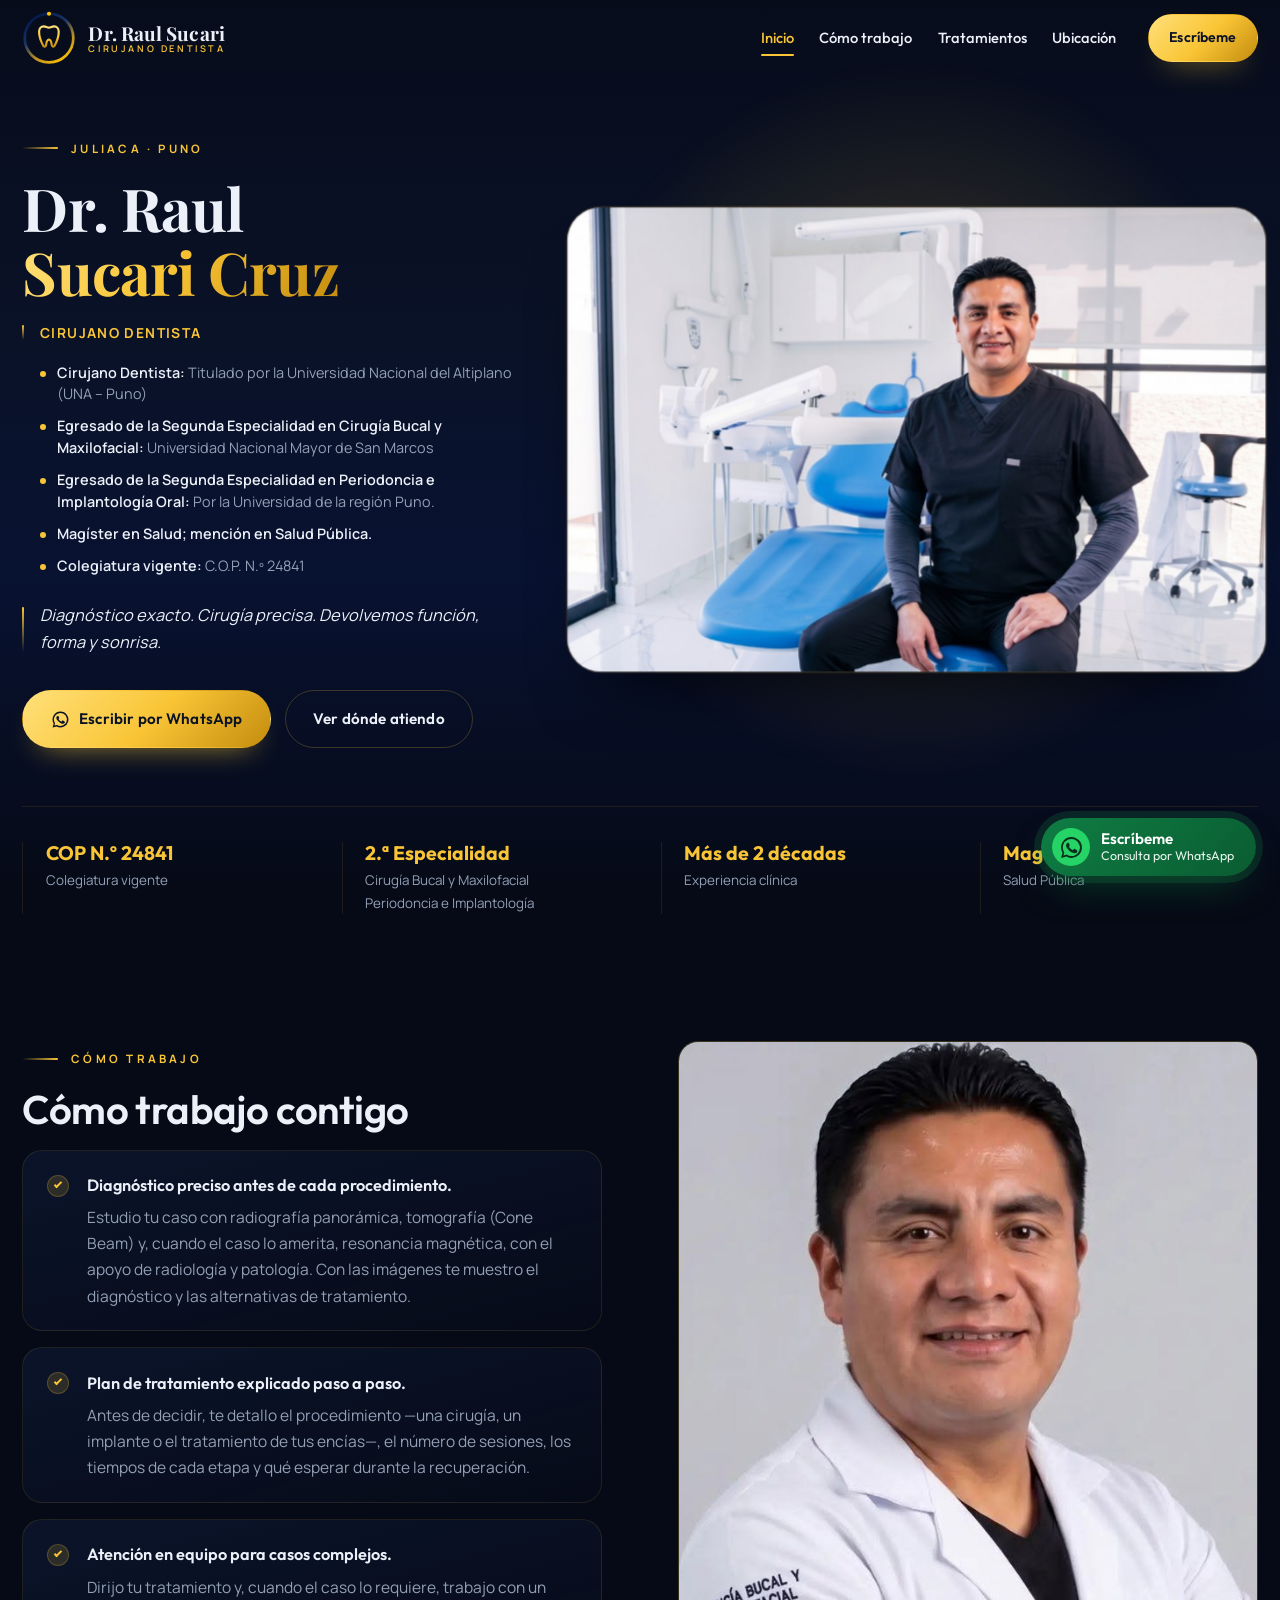
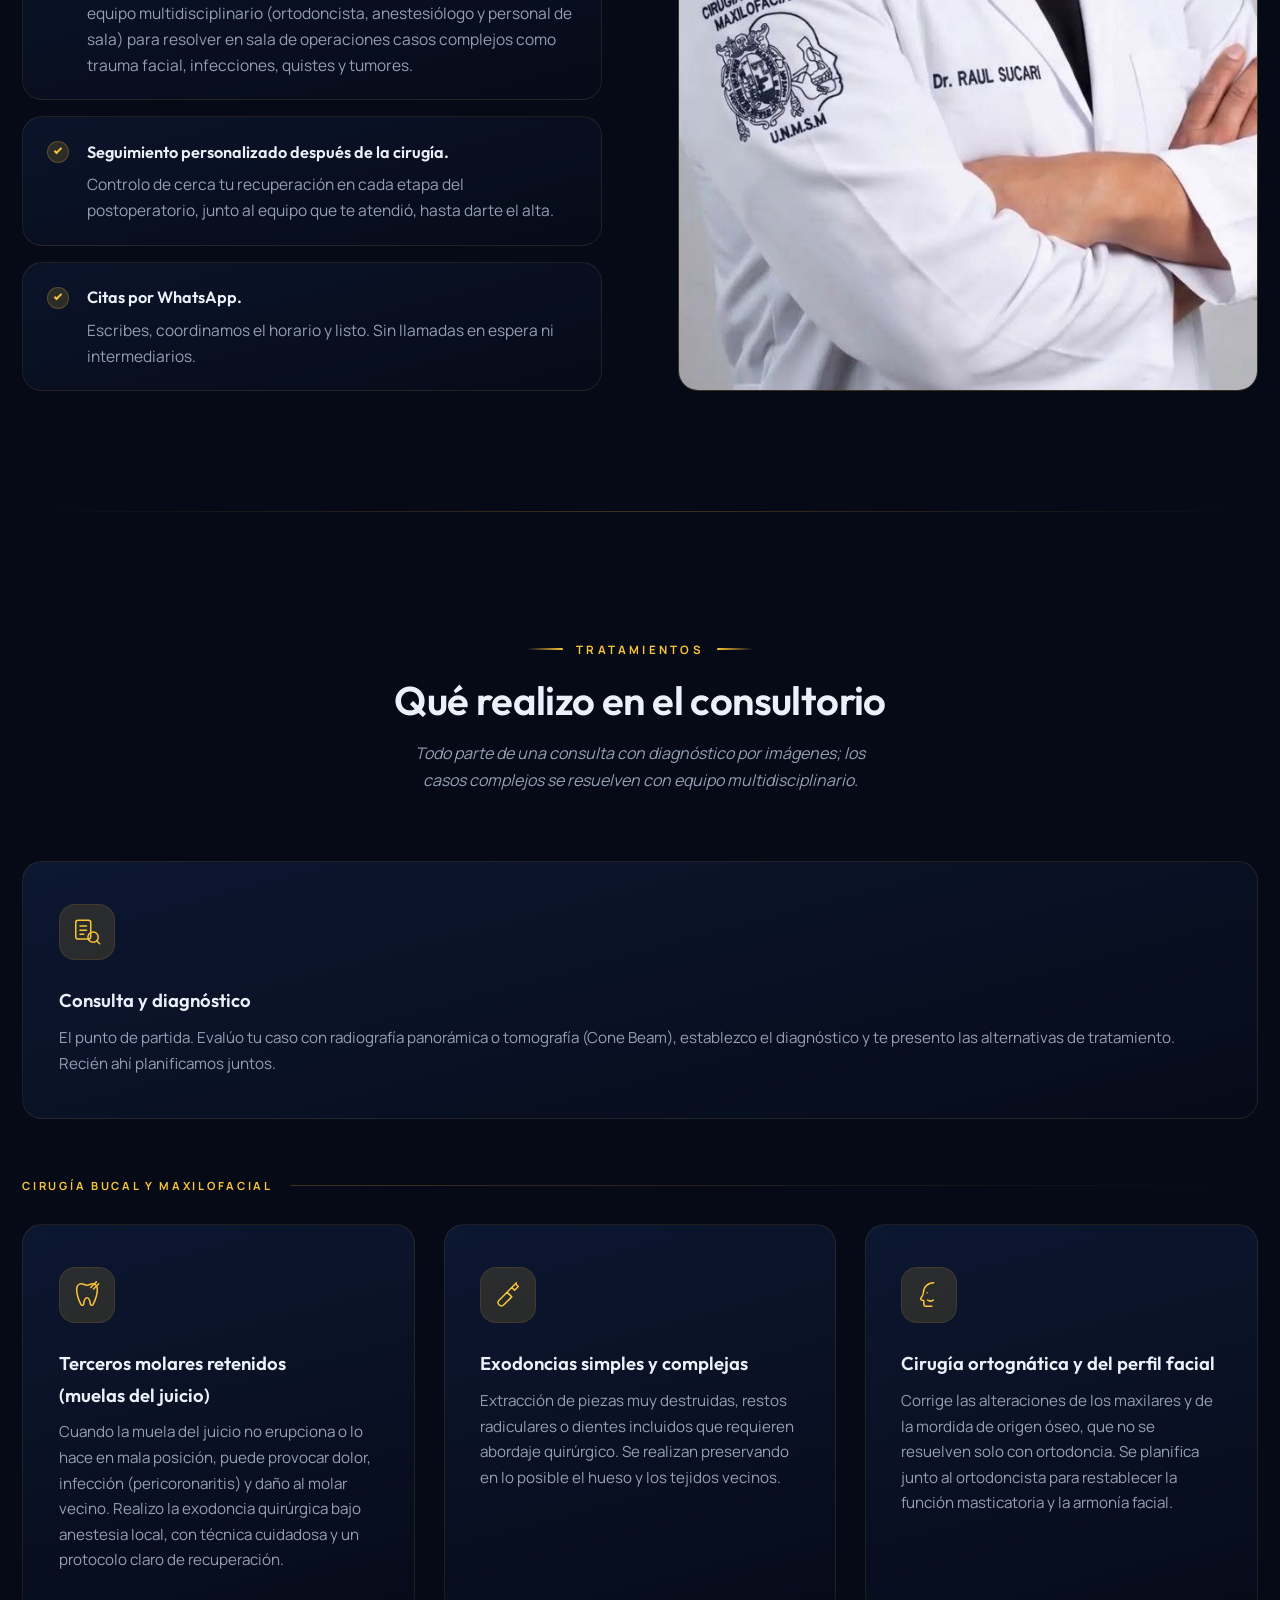
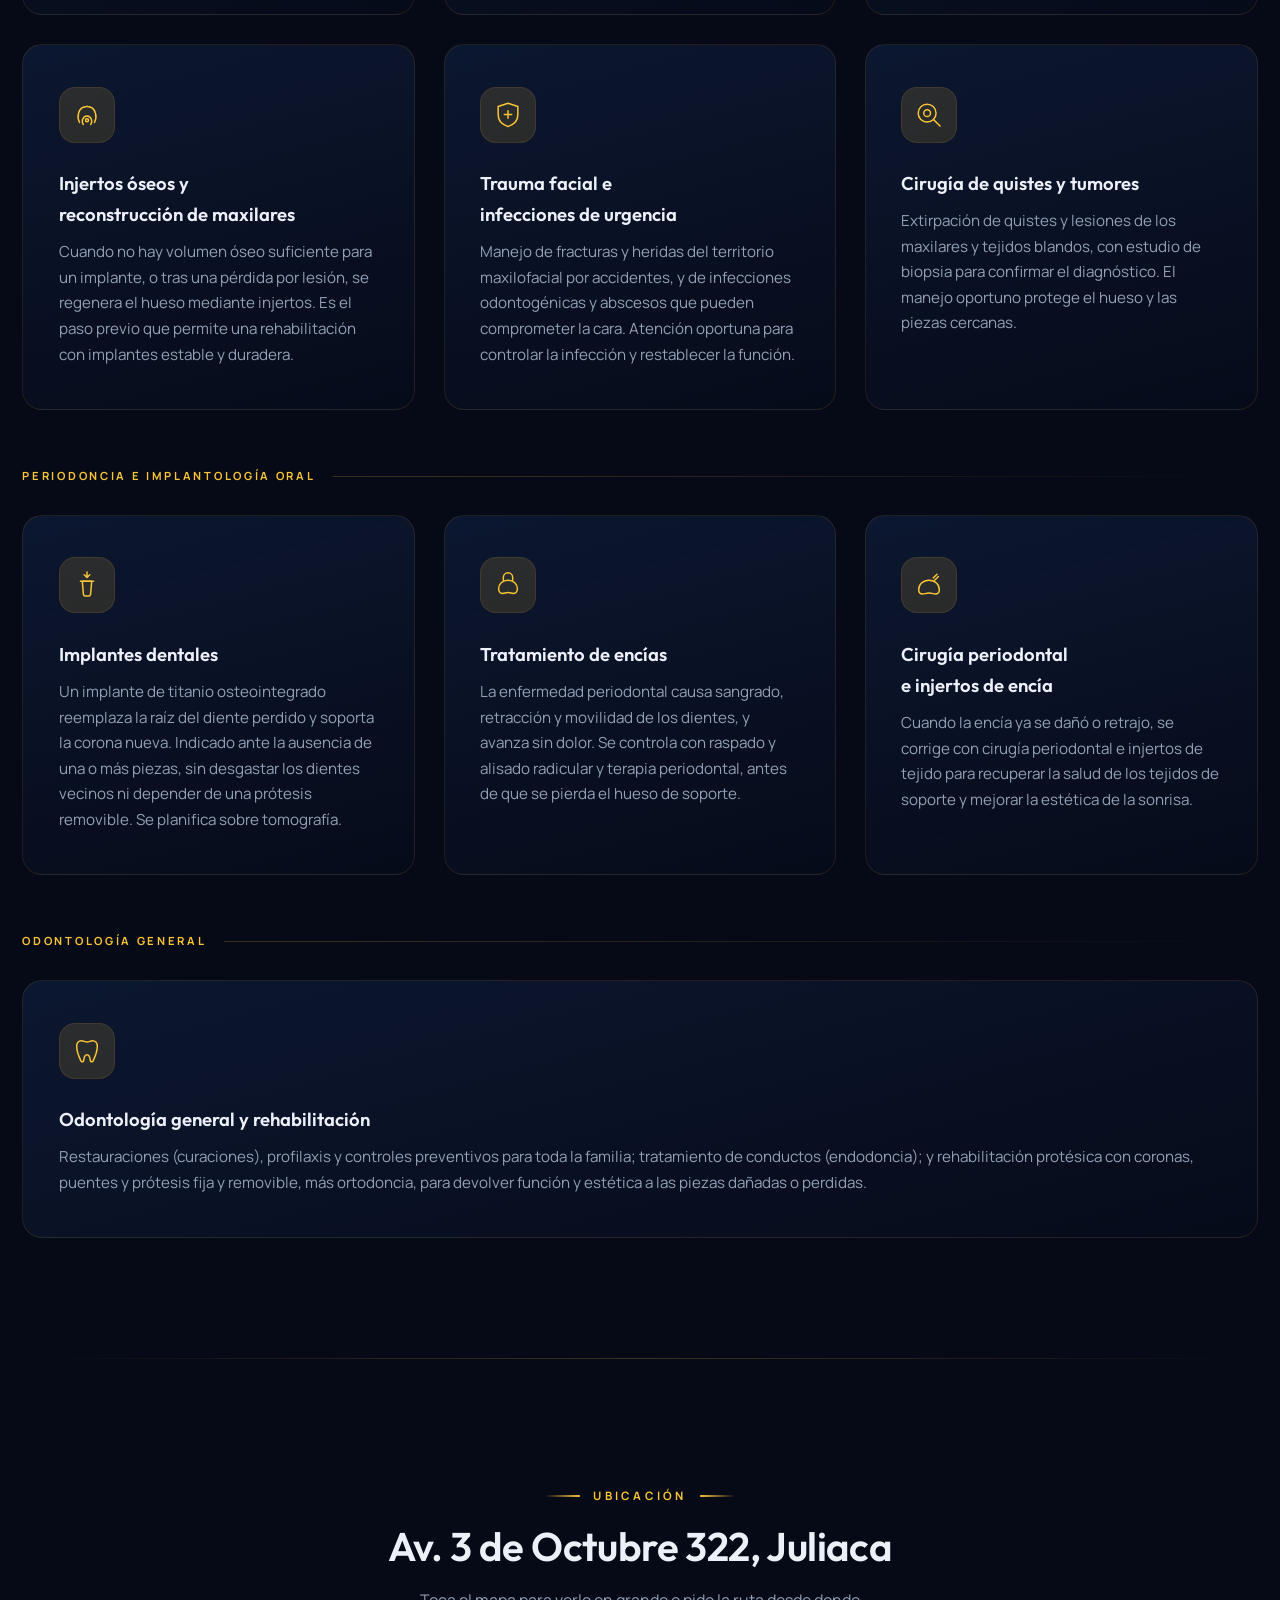
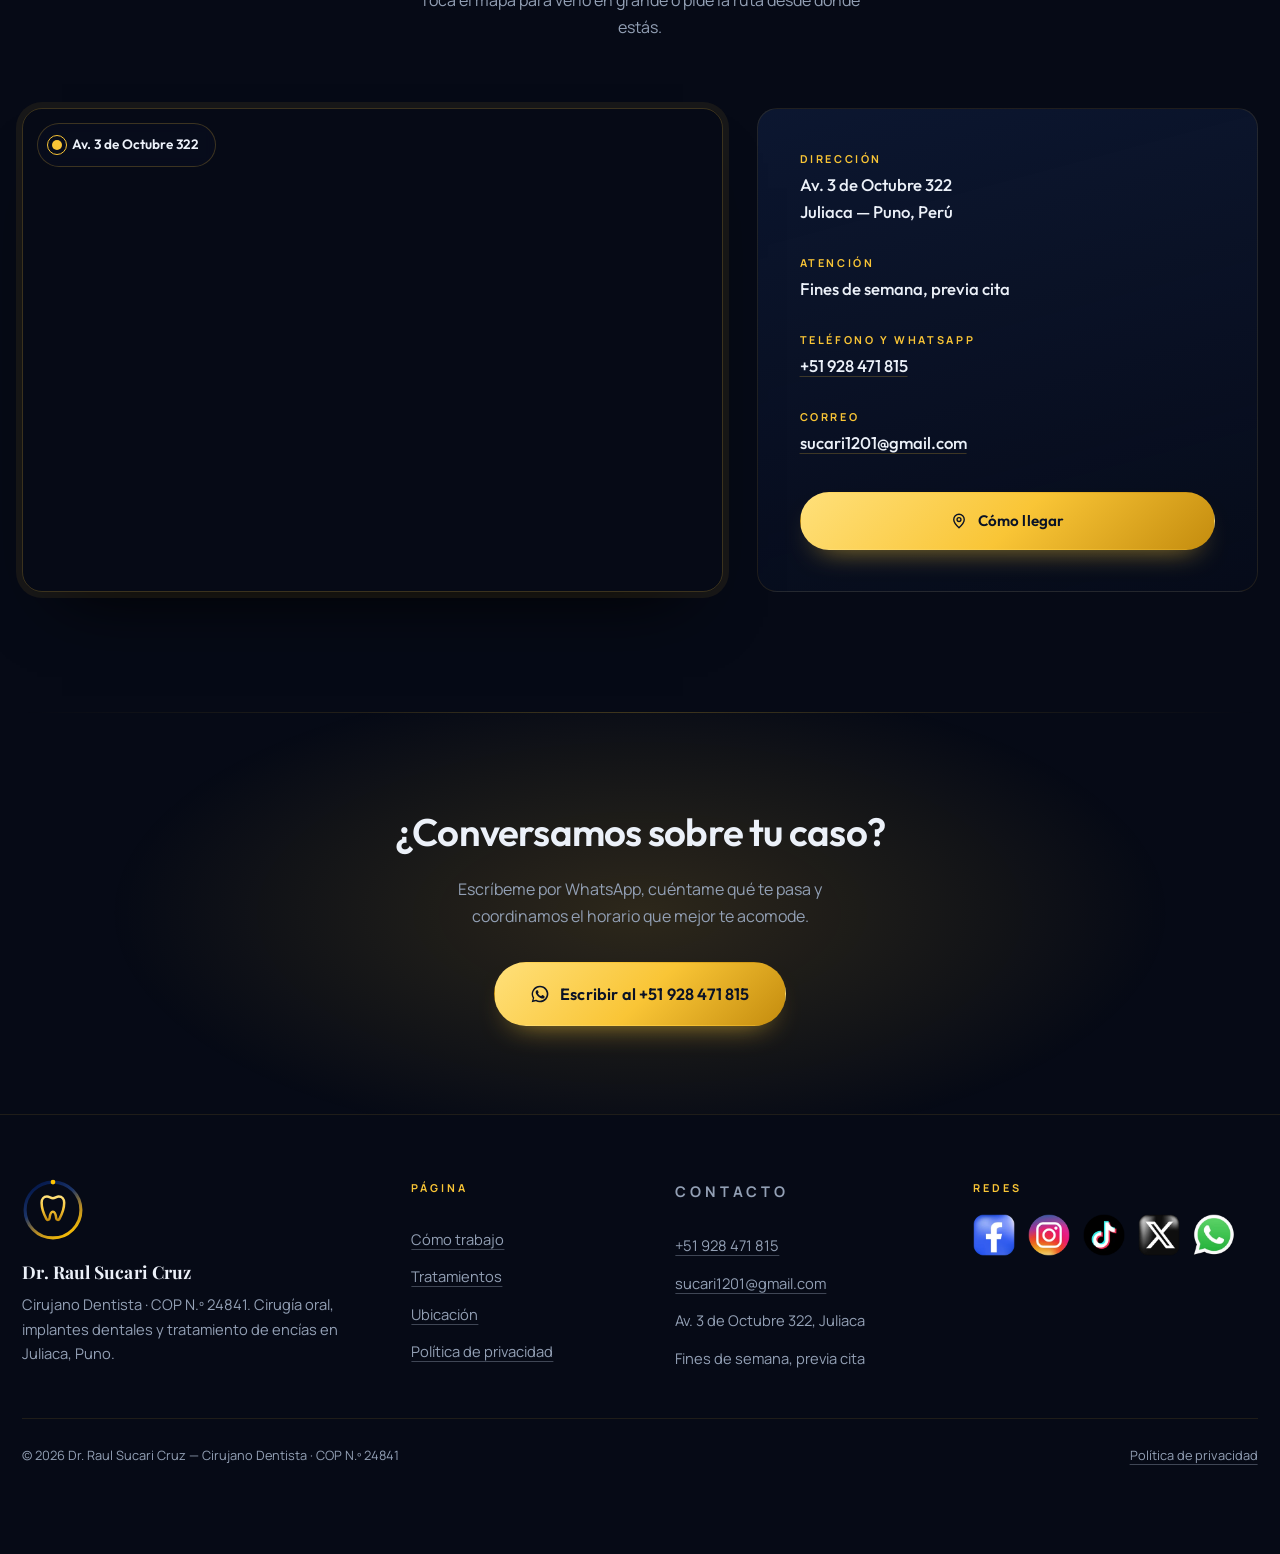
==== index.html @ 82597b32 "Arregla la franja blanca de las barras del navegador en movil En iOS Safari tine la barra de direcci" ====
<!DOCTYPE html>
<html lang="es">
<head>
  <meta charset="UTF-8">
  <meta name="viewport" content="width=device-width, initial-scale=1.0">
  <title>Dr. Raul Sucari Cruz — Cirujano Dentista en Juliaca</title>
  <meta name="description" content="Cirujano Dentista en Juliaca. Implantes dentales, cirugía oral y extracción de terceras molares. COP N.º 24841. Escríbeme por WhatsApp.">
  <meta name="theme-color" content="#070C1B">
  <meta name="author" content="Dr. Raul Sucari Cruz">

  <!-- Absolutas solo aquí: las etiquetas sociales y el canonical las exige
       el protocolo. Si cambia el dominio, se actualizan estas cuatro líneas
       más sitemap.xml y robots.txt. El resto del sitio va en rutas relativas. -->
  <link rel="canonical" href="https://drogueriasuker-glitch.github.io/Raul-Sucari/">
  <meta property="og:type" content="profile">
  <meta property="og:title" content="Dr. Raul Sucari Cruz — Cirujano Dentista en Juliaca">
  <meta property="og:description" content="Implantes dentales, cirugía oral y extracción de terceras molares en Juliaca, Puno. COP N.º 24841. Citas por WhatsApp.">
  <meta property="og:image" content="https://drogueriasuker-glitch.github.io/Raul-Sucari/assets/doctor.jpg">
  <meta property="og:url" content="https://drogueriasuker-glitch.github.io/Raul-Sucari/">
  <meta property="og:site_name" content="Dr. Raul Sucari Cruz">
  <meta property="og:locale" content="es_PE">
  <meta name="twitter:card" content="summary_large_image">
  <meta name="twitter:title" content="Dr. Raul Sucari Cruz — Cirujano Dentista en Juliaca">
  <meta name="twitter:description" content="Implantes dentales, cirugía oral y extracción de terceras molares en Juliaca, Puno. COP N.º 24841.">
  <meta name="twitter:image" content="https://drogueriasuker-glitch.github.io/Raul-Sucari/assets/doctor.jpg">

  <link rel="icon" type="image/svg+xml" href="assets/favicon.svg">
  <link rel="preconnect" href="https://fonts.googleapis.com">
  <link rel="preconnect" href="https://fonts.gstatic.com" crossorigin>
  <!-- Precarga la imagen del hero (la que manda en el LCP). Si se cambia
       cuál va arriba, hay que cambiar también esta línea. -->
  <link rel="preload" as="image" href="assets/consultorio.jpg" fetchpriority="high">
  <link href="https://fonts.googleapis.com/css2?family=Playfair+Display:wght@500..700&family=Outfit:wght@400..700&family=Manrope:wght@400..700&display=swap" rel="stylesheet">
  <link rel="stylesheet" href="css/styles.css">
</head>
<body>

  <a href="#contenido" class="skip">Ir al contenido</a>

  <!-- ==================== HEADER ==================== -->
  <header class="header" id="header">
    <div class="container header__inner">

      <a href="#inicio" class="brand" aria-label="Dr. Raul Sucari Cruz, inicio">
        <img class="brand__logo" src="assets/marca.svg" alt="" width="54" height="54">
        <span class="brand__text">
          <span class="brand__name">Dr. Raul Sucari</span>
          <span class="brand__tag">Cirujano Dentista</span>
        </span>
      </a>

      <nav class="nav" id="nav" aria-label="Navegación principal">
        <a href="#inicio" class="nav__link">Inicio</a>
        <a href="#como-trabajo" class="nav__link">Cómo trabajo</a>
        <a href="#tratamientos" class="nav__link">Tratamientos</a>
        <a href="#ubicacion" class="nav__link">Ubicación</a>
        <a href="https://wa.me/51928471815?text=Hola%20doctor%2C%20vi%20su%20p%C3%A1gina%20web%20y%20quisiera%20consultarle"
           target="_blank" rel="noopener" class="btn btn--gold btn--sm nav__cta">Escríbeme</a>
      </nav>

      <button class="burger" id="burger" aria-label="Abrir menú" aria-expanded="false" aria-controls="nav">
        <span></span><span></span><span></span>
      </button>

    </div>
  </header>

  <main id="contenido">

  <!-- ==================== HERO ==================== -->
  <section class="hero" id="inicio">
    <div class="container hero__inner">

      <div class="hero__content">
        <p class="eyebrow reveal">Juliaca · Puno</p>

        <h1 class="hero__title reveal">Dr. Raul<br><span>Sucari Cruz</span></h1>

        <p class="hero__credential reveal">Cirujano Dentista</p>

        <!-- Ojo con la redacción de las dos especialidades: mientras no haya
             inscripción en el RNE, la única fórmula permitida es "Egresado de
             la Segunda Especialidad en…", nunca "Especialista en…" (R1). -->
        <ul class="hero__formacion reveal">
          <li><strong>Cirujano Dentista:</strong> Titulado por la Universidad Nacional del Altiplano (UNA – Puno)</li>
          <li><strong>Egresado de la Segunda Especialidad en Cirugía Bucal y Maxilofacial:</strong> Universidad Nacional Mayor de San Marcos</li>
          <li><strong>Egresado de la Segunda Especialidad en Periodoncia e Implantología Oral:</strong> Por la Universidad de la región Puno.</li>
          <li><strong>Magíster en Salud; mención en Salud Pública.</strong></li>
          <li><strong>Colegiatura vigente:</strong> C.O.P. N.º 24841</li>
        </ul>

        <p class="hero__lema reveal">
          Diagnóstico exacto. Cirugía precisa. Devolvemos función, forma y sonrisa.
        </p>

        <div class="hero__actions reveal">
          <a href="https://wa.me/51928471815?text=Hola%20doctor%2C%20vi%20su%20p%C3%A1gina%20web%20y%20quisiera%20consultarle"
             target="_blank" rel="noopener" class="btn btn--gold">
            <svg viewBox="0 0 24 24" width="19" height="19" fill="currentColor" aria-hidden="true"><path d="M12 2a10 10 0 0 0-8.6 15.1L2 22l5.1-1.3A10 10 0 1 0 12 2Zm0 18.2c-1.6 0-3.1-.4-4.4-1.2l-.3-.2-3 .8.8-3-.2-.3A8.2 8.2 0 1 1 12 20.2Zm4.6-6.1c-.3-.1-1.5-.7-1.7-.8-.2-.1-.4-.1-.6.1-.2.3-.6.8-.8 1-.1.2-.3.2-.5.1a6.7 6.7 0 0 1-3.3-2.9c-.3-.4 0-.5.2-.8l.4-.5c.1-.2.1-.3 0-.5l-.8-1.9c-.2-.5-.4-.4-.6-.4h-.5c-.2 0-.5.1-.7.3-.2.3-.9.9-.9 2.2s.9 2.5 1.1 2.7c.1.2 1.9 2.9 4.6 4a15 15 0 0 0 1.5.6c.6.2 1.2.2 1.7.1.5-.1 1.5-.6 1.7-1.2.2-.6.2-1.1.2-1.2-.1-.1-.3-.2-.6-.3Z"/></svg>
            Escribir por WhatsApp
          </a>
          <a href="#ubicacion" class="btn btn--ghost">Ver dónde atiendo</a>
        </div>
      </div>

      <!-- La foto del consultorio va arriba y el retrato del doctor abajo,
           por pedido del cliente. El marco conserva el gesto 3D. -->
      <div class="hero__stage">
        <div class="retrato">
          <div class="retrato__inner">
            <span class="retrato__halo" aria-hidden="true"></span>
            <img class="retrato__foto" src="assets/consultorio.jpg"
                 alt="El consultorio del Dr. Raul Sucari Cruz en Juliaca, con el sillón dental"
                 width="1300" height="726" fetchpriority="high" decoding="async">
          </div>
        </div>
      </div>

    </div>
  </section>

  <!-- ==================== BARRA DE CONFIANZA ==================== -->
  <section class="trust" aria-label="Credenciales del profesional">
    <ul class="container trust__list">
      <li class="reveal">
        <strong>COP N.º 24841</strong>
        <span>Colegiatura vigente</span>
      </li>
      <li class="reveal">
        <strong>2.ª Especialidad</strong>
        <span>Cirugía Bucal y Maxilofacial<br>Periodoncia e Implantología</span>
      </li>
      <li class="reveal">
        <strong>Más de 2 décadas</strong>
        <span>Experiencia clínica</span>
      </li>
      <li class="reveal">
        <strong>Magíster</strong>
        <span>Salud Pública</span>
      </li>
    </ul>
  </section>

  <!-- ==================== CÓMO TRABAJO ==================== -->
  <section class="section office" id="como-trabajo">
    <div class="container office__inner">

      <div class="office__content">
        <p class="eyebrow reveal">Cómo trabajo</p>
        <h2 class="section__title reveal">Cómo trabajo contigo</h2>

        <ul class="checks">
          <li class="reveal"><strong>Diagnóstico preciso antes de cada procedimiento.</strong> Estudio tu caso con radiografía panorámica, tomografía (Cone Beam) y, cuando el caso lo amerita, resonancia magnética, con el apoyo de radiología y patología. Con las imágenes te muestro el diagnóstico y las alternativas de tratamiento.</li>
          <li class="reveal"><strong>Plan de tratamiento explicado paso a paso.</strong> Antes de decidir, te detallo el procedimiento —una cirugía, un implante o el tratamiento de tus encías—, el número de sesiones, los tiempos de cada etapa y qué esperar durante la recuperación.</li>
          <li class="reveal"><strong>Atención en equipo para casos complejos.</strong> Dirijo tu tratamiento y, cuando el caso lo requiere, trabajo con un equipo multidisciplinario (ortodoncista, anestesiólogo y personal de sala) para resolver en sala de operaciones casos complejos como trauma facial, infecciones, quistes y tumores.</li>
          <li class="reveal"><strong>Seguimiento personalizado después de la cirugía.</strong> Controlo de cerca tu recuperación en cada etapa del postoperatorio, junto al equipo que te atendió, hasta darte el alta.</li>
          <li class="reveal"><strong>Citas por WhatsApp.</strong> Escribes, coordinamos el horario y listo. Sin llamadas en espera ni intermediarios.</li>
        </ul>
      </div>

      <figure class="office__media reveal">
        <img src="assets/doctor.jpg" alt="El Dr. Raul Sucari Cruz, Cirujano Dentista" width="1080" height="1080" loading="lazy" decoding="async">
      </figure>

    </div>
  </section>

  <!-- ==================== TRATAMIENTOS ==================== -->
  <section class="section treatments" id="tratamientos">
    <div class="container">

      <div class="section__head">
        <p class="eyebrow reveal">Tratamientos</p>
        <h2 class="section__title reveal">Qué realizo en el consultorio</h2>
        <p class="section__lead section__lead--lema reveal">
          Todo parte de una consulta con diagnóstico por imágenes; los casos
          complejos se resuelven con equipo multidisciplinario.
        </p>
      </div>

      <article class="card card--puerta reveal">
        <span class="card__icon" aria-hidden="true">
          <svg viewBox="0 0 32 32" fill="none" stroke="currentColor" stroke-width="1.6" stroke-linecap="round" stroke-linejoin="round"><rect x="4" y="3.5" width="16" height="20" rx="2.5"/><path d="M8.5 9.5h7M8.5 14h7M8.5 18.5h4"/><circle cx="22.5" cy="21.5" r="5.5"/><path d="m26.6 25.6 2.9 2.9"/></svg>
        </span>
        <h3 class="card__title">Consulta y diagnóstico</h3>
        <p class="card__text">
          El punto de partida. Evalúo tu caso con radiografía panorámica o tomografía
          (Cone Beam), establezco el diagnóstico y te presento las alternativas de
          tratamiento. Recién ahí planificamos juntos.
        </p>
      </article>

      <div class="grupo">
        <h3 class="grupo__titulo reveal">Cirugía Bucal y Maxilofacial</h3>
        <div class="cards">

          <article class="card reveal">
            <span class="card__icon" aria-hidden="true">
              <svg viewBox="0 0 32 32" fill="none" stroke="currentColor" stroke-width="1.6" stroke-linecap="round" stroke-linejoin="round"><path d="M10 4c-3 0-5 2.5-5 6 0 6 2.5 12 4.5 16 .8 1.6 2.8 1.2 3-.5.3-2.6.8-6.5 3.5-6.5s3.2 3.9 3.5 6.5c.2 1.7 2.2 2.1 3 .5C24.5 22 27 16 27 10c0-3.5-2-6-5-6-2.5 0-3.5 1.5-6 1.5S12.5 4 10 4Z"/><path d="M20 8l6-6M23 9.5 28.5 4"/></svg>
            </span>
            <h3 class="card__title">Terceros molares retenidos (muelas del juicio)</h3>
            <p class="card__text">
              Cuando la muela del juicio no erupciona o lo hace en mala posición, puede
              provocar dolor, infección (pericoronaritis) y daño al molar vecino. Realizo
              la exodoncia quirúrgica bajo anestesia local, con técnica cuidadosa y un
              protocolo claro de recuperación.
            </p>
          </article>

          <article class="card reveal">
            <span class="card__icon" aria-hidden="true">
              <svg viewBox="0 0 32 32" fill="none" stroke="currentColor" stroke-width="1.6" stroke-linecap="round" stroke-linejoin="round"><path d="M25 3 15 13m0 0-8.5 8.5a3.5 3.5 0 0 0 5 5L20 18m-5-5 5 5m4-14 3 3-4 4-3-3 4-4Z"/></svg>
            </span>
            <h3 class="card__title">Exodoncias simples y complejas</h3>
            <p class="card__text">
              Extracción de piezas muy destruidas, restos radiculares o dientes incluidos
              que requieren abordaje quirúrgico. Se realizan preservando en lo posible el
              hueso y los tejidos vecinos.
            </p>
          </article>

          <article class="card reveal">
            <span class="card__icon" aria-hidden="true">
              <svg viewBox="0 0 32 32" fill="none" stroke="currentColor" stroke-width="1.6" stroke-linecap="round" stroke-linejoin="round"><path d="M21 3c-6.4 0-11 4.7-11 10.5 0 2.6-1.5 4.2-2.6 5.7-.7.9-.3 1.9.8 2.2l2.3.6v3.6A2.4 2.4 0 0 0 12.9 28H19"/><path d="M14 13.5h.02"/><path d="M14.5 21.5c1.9 1.3 4.2 1.3 6.1 0"/></svg>
            </span>
            <h3 class="card__title">Cirugía ortognática y del perfil facial</h3>
            <p class="card__text">
              Corrige las alteraciones de los maxilares y de la mordida de origen óseo,
              que no se resuelven solo con ortodoncia. Se planifica junto al ortodoncista
              para restablecer la función masticatoria y la armonía facial.
            </p>
          </article>

          <article class="card reveal">
            <span class="card__icon" aria-hidden="true">
              <svg viewBox="0 0 32 32" fill="none" stroke="currentColor" stroke-width="1.6" stroke-linecap="round" stroke-linejoin="round"><path d="M8 24c-1.5-3-2-6.5-1-10 1.2-4.4 5-7 9-7s7.8 2.6 9 7c1 3.5.5 7-1 10"/><path d="M12 26c-1-1.5-1.3-3.5-.6-5.4.8-2.3 2.7-3.6 4.6-3.6s3.8 1.3 4.6 3.6c.7 1.9.4 3.9-.6 5.4"/><circle cx="16" cy="21.5" r="1.6"/></svg>
            </span>
            <h3 class="card__title">Injertos óseos y reconstrucción de maxilares</h3>
            <p class="card__text">
              Cuando no hay volumen óseo suficiente para un implante, o tras una pérdida
              por lesión, se regenera el hueso mediante injertos. Es el paso previo que
              permite una rehabilitación con implantes estable y duradera.
            </p>
          </article>

          <article class="card reveal">
            <span class="card__icon" aria-hidden="true">
              <svg viewBox="0 0 32 32" fill="none" stroke="currentColor" stroke-width="1.6" stroke-linecap="round" stroke-linejoin="round"><path d="M16 3.5 26.5 7v8.2c0 6.7-4.5 11.2-10.5 13-6-1.8-10.5-6.3-10.5-13V7L16 3.5Z"/><path d="M16 11.5v8M12 15.5h8"/></svg>
            </span>
            <h3 class="card__title">Trauma facial e infecciones de urgencia</h3>
            <p class="card__text">
              Manejo de fracturas y heridas del territorio maxilofacial por accidentes, y
              de infecciones odontogénicas y abscesos que pueden comprometer la cara.
              Atención oportuna para controlar la infección y restablecer la función.
            </p>
          </article>

          <article class="card reveal">
            <span class="card__icon" aria-hidden="true">
              <svg viewBox="0 0 32 32" fill="none" stroke="currentColor" stroke-width="1.6" stroke-linecap="round" stroke-linejoin="round"><circle cx="14" cy="14" r="9.5"/><circle cx="14" cy="14" r="3.6"/><path d="m21 21 6.8 6.8"/></svg>
            </span>
            <h3 class="card__title">Cirugía de quistes y tumores</h3>
            <p class="card__text">
              Extirpación de quistes y lesiones de los maxilares y tejidos blandos, con
              estudio de biopsia para confirmar el diagnóstico. El manejo oportuno
              protege el hueso y las piezas cercanas.
            </p>
          </article>

        </div>
      </div>

      <div class="grupo">
        <h3 class="grupo__titulo reveal">Periodoncia e Implantología Oral</h3>
        <div class="cards">

          <article class="card reveal">
            <span class="card__icon" aria-hidden="true">
              <svg viewBox="0 0 32 32" fill="none" stroke="currentColor" stroke-width="1.6" stroke-linecap="round" stroke-linejoin="round"><path d="M16 2v6m0 0-3-3m3 3 3-3M11 12h10l-1.2 14a2 2 0 0 1-2 1.8h-3.6a2 2 0 0 1-2-1.8L11 12Z"/><path d="M9 12h14"/></svg>
            </span>
            <h3 class="card__title">Implantes dentales</h3>
            <p class="card__text">
              Un implante de titanio osteointegrado reemplaza la raíz del diente perdido y
              soporta la corona nueva. Indicado ante la ausencia de una o más piezas, sin
              desgastar los dientes vecinos ni depender de una prótesis removible. Se
              planifica sobre tomografía.
            </p>
          </article>

          <article class="card reveal">
            <span class="card__icon" aria-hidden="true">
              <svg viewBox="0 0 32 32" fill="none" stroke="currentColor" stroke-width="1.6" stroke-linecap="round" stroke-linejoin="round"><path d="M6 20c0-5 4-9 10-9s10 4 10 9c0 3-2 5-4.5 5-2 0-3-1-5.5-1s-3.5 1-5.5 1C8 25 6 23 6 20Z"/><path d="M11 11V8a5 5 0 0 1 10 0v3"/></svg>
            </span>
            <h3 class="card__title">Tratamiento de encías</h3>
            <p class="card__text">
              La enfermedad periodontal causa sangrado, retracción y movilidad de los
              dientes, y avanza sin dolor. Se controla con raspado y alisado radicular y
              terapia periodontal, antes de que se pierda el hueso de soporte.
            </p>
          </article>

          <article class="card reveal">
            <span class="card__icon" aria-hidden="true">
              <svg viewBox="0 0 32 32" fill="none" stroke="currentColor" stroke-width="1.6" stroke-linecap="round" stroke-linejoin="round"><path d="M5 21c0-5.5 4.5-10 11-10s11 4.5 11 10c0 2.8-2 4.6-4.4 4.6-2 0-3-1-6.6-1s-4.6 1-6.6 1C7 25.6 5 23.8 5 21Z"/><path d="m20.5 8.5 4-4m-2.5 6.5 4-4"/></svg>
            </span>
            <h3 class="card__title">Cirugía periodontal e injertos de encía</h3>
            <p class="card__text">
              Cuando la encía ya se dañó o retrajo, se corrige con cirugía periodontal e
              injertos de tejido para recuperar la salud de los tejidos de soporte y
              mejorar la estética de la sonrisa.
            </p>
          </article>

        </div>
      </div>

      <div class="grupo">
        <h3 class="grupo__titulo reveal">Odontología general</h3>
        <div class="cards cards--ancha">

          <article class="card reveal">
            <span class="card__icon" aria-hidden="true">
              <svg viewBox="0 0 32 32" fill="none" stroke="currentColor" stroke-width="1.6" stroke-linecap="round" stroke-linejoin="round"><path d="M10 5c-3 0-5 2.5-5 6 0 6 2.5 11.5 4.5 15.5.8 1.6 2.8 1.2 3-.5.3-2.6.8-6 3.5-6s3.2 3.4 3.5 6c.2 1.7 2.2 2.1 3 .5C24.5 22.5 27 17 27 11c0-3.5-2-6-5-6-2.5 0-3.5 1.5-6 1.5S12.5 5 10 5Z"/></svg>
            </span>
            <h3 class="card__title">Odontología general y rehabilitación</h3>
            <p class="card__text">
              Restauraciones (curaciones), profilaxis y controles preventivos para toda la
              familia; tratamiento de conductos (endodoncia); y rehabilitación protésica
              con coronas, puentes y prótesis fija y removible, más ortodoncia, para
              devolver función y estética a las piezas dañadas o perdidas.
            </p>
          </article>

        </div>
      </div>
    </div>
  </section>

  <!-- Aquí va la sección de reseñas cuando el Perfil de Empresa de Google
       tenga reseñas que mostrar. Sin fotos de pacientes y sin textos
       inventados: solo reseñas reales, con el nombre tal como lo publicó
       cada paciente. -->

  <!-- ==================== UBICACIÓN ==================== -->
  <section class="section place" id="ubicacion">
    <div class="container">

      <div class="section__head">
        <p class="eyebrow reveal">Ubicación</p>
        <h2 class="section__title reveal">Av. 3 de Octubre 322, Juliaca</h2>
        <p class="section__lead reveal">Toca el mapa para verlo en grande o pide la ruta desde donde estás.</p>
      </div>

      <div class="place__panel reveal">

        <div class="place__map">
          <iframe
            src="https://www.google.com/maps?q=-15.4792517,-70.1336446&z=17&hl=es&output=embed"
            title="Mapa con la ubicación del consultorio del Dr. Raul Sucari Cruz en la Av. 3 de Octubre 322, Juliaca"
            loading="lazy" referrerpolicy="no-referrer-when-downgrade" allowfullscreen></iframe>

          <span class="place__pin" aria-hidden="true">
            <span class="place__pinDot"></span>
            Av. 3 de Octubre 322
          </span>
        </div>

        <aside class="place__info">
          <ul class="place__data">
            <li>
              <span class="place__label">Dirección</span>
              <span class="place__value">Av. 3 de Octubre 322<br>Juliaca — Puno, Perú</span>
            </li>
            <li>
              <span class="place__label">Atención</span>
              <span class="place__value">Fines de semana, previa cita</span>
            </li>
            <li>
              <span class="place__label">Teléfono y WhatsApp</span>
              <span class="place__value"><a href="tel:+51928471815">+51 928 471 815</a></span>
            </li>
            <li>
              <span class="place__label">Correo</span>
              <span class="place__value"><a href="mailto:sucari1201@gmail.com">sucari1201@gmail.com</a></span>
            </li>
          </ul>

          <div class="place__actions">
            <!-- Un solo botón: abre la ficha del consultorio en Google Maps con
                 el enlace que compartió el cliente. Desde ahí Google ofrece
                 "Indicaciones" a un toque. Antes había dos botones y, al pasar
                 los dos a este enlace, hacían exactamente lo mismo. -->
            <a class="btn btn--gold" target="_blank" rel="noopener"
               href="https://maps.app.goo.gl/Bfqwiv5R6mzu43Lx7">
              <svg viewBox="0 0 24 24" width="18" height="18" fill="none" stroke="currentColor" stroke-width="1.8" stroke-linecap="round" stroke-linejoin="round" aria-hidden="true"><path d="M12 21s7-6.3 7-11a7 7 0 1 0-14 0c0 4.7 7 11 7 11Z"/><circle cx="12" cy="10" r="2.6"/></svg>
              Cómo llegar
            </a>
          </div>
        </aside>

      </div>
    </div>
  </section>

  <!-- ==================== CITA ==================== -->
  <section class="cta">
    <div class="container cta__inner reveal">
      <h2 class="cta__title">¿Conversamos sobre tu caso?</h2>
      <p class="cta__text">
        Escríbeme por WhatsApp, cuéntame qué te pasa y coordinamos el horario
        que mejor te acomode.
      </p>
      <a href="https://wa.me/51928471815?text=Hola%20doctor%2C%20vi%20su%20p%C3%A1gina%20web%20y%20quisiera%20consultarle"
         target="_blank" rel="noopener" class="btn btn--gold btn--lg">
        <svg viewBox="0 0 24 24" width="20" height="20" fill="currentColor" aria-hidden="true"><path d="M12 2a10 10 0 0 0-8.6 15.1L2 22l5.1-1.3A10 10 0 1 0 12 2Zm0 18.2c-1.6 0-3.1-.4-4.4-1.2l-.3-.2-3 .8.8-3-.2-.3A8.2 8.2 0 1 1 12 20.2Zm4.6-6.1c-.3-.1-1.5-.7-1.7-.8-.2-.1-.4-.1-.6.1-.2.3-.6.8-.8 1-.1.2-.3.2-.5.1a6.7 6.7 0 0 1-3.3-2.9c-.3-.4 0-.5.2-.8l.4-.5c.1-.2.1-.3 0-.5l-.8-1.9c-.2-.5-.4-.4-.6-.4h-.5c-.2 0-.5.1-.7.3-.2.3-.9.9-.9 2.2s.9 2.5 1.1 2.7c.1.2 1.9 2.9 4.6 4a15 15 0 0 0 1.5.6c.6.2 1.2.2 1.7.1.5-.1 1.5-.6 1.7-1.2.2-.6.2-1.1.2-1.2-.1-.1-.3-.2-.6-.3Z"/></svg>
        Escribir al +51 928 471 815
      </a>
    </div>
  </section>

  </main>

  <!-- ==================== FOOTER ==================== -->
  <footer class="footer">
    <div class="container footer__inner">

      <div class="footer__brand">
        <img src="assets/marca.svg" alt="" width="64" height="64">
        <p>
          <strong>Dr. Raul Sucari Cruz</strong>
          Cirujano Dentista · COP N.º 24841. Cirugía oral, implantes dentales
          y tratamiento de encías en Juliaca, Puno.
        </p>
      </div>

      <nav class="footer__nav" aria-label="Enlaces del pie de página">
        <span class="footer__label">Página</span>
        <a href="#como-trabajo">Cómo trabajo</a>
        <a href="#tratamientos">Tratamientos</a>
        <a href="#ubicacion">Ubicación</a>
        <a href="privacidad.html">Política de privacidad</a>
      </nav>

      <div class="footer__contact">
        <span class="footer__label">Contacto</span>
        <a href="tel:+51928471815">+51 928 471 815</a>
        <a href="mailto:sucari1201@gmail.com">sucari1201@gmail.com</a>
        <span>Av. 3 de Octubre 322, Juliaca</span>
        <span>Fines de semana, previa cita</span>
      </div>

      <div class="footer__social">
        <span class="footer__label">Redes</span>

        <!-- Ojo: estos <img> NO pueden llevar loading="lazy". Nacen con
             display:none (la capa del logo dibujado) y una imagen diferida
             sin caja no se descarga nunca: el evento load no llega, main.js
             no quita .social--fallback y el logo oficial no aparece. -->
        <ul class="socials">

          <li>
            <a class="social social--fallback" href="https://www.facebook.com/raul.sucari.3" target="_blank" rel="noopener" aria-label="Facebook del Dr. Raul Sucari">
              <img class="social__img" src="assets/redes/facebook.webp" alt="" width="48" height="48">
              <span class="social__mark" aria-hidden="true">
                <svg viewBox="0 0 48 48"><circle cx="24" cy="24" r="24" fill="#1877F2"/><path fill="#fff" d="M31.5 30.5l1.1-7h-6.7v-4.6c0-1.9.9-3.8 3.9-3.8h3V9.1s-2.8-.5-5.4-.5c-5.5 0-9.1 3.3-9.1 9.4v5.3h-6.1v7h6.1v16.9a24 24 0 0 0 7.3 0V30.5h5.9z"/></svg>
              </span>
            </a>
          </li>

          <li>
            <a class="social social--fallback" href="https://www.instagram.com/dr.raulsucari/" target="_blank" rel="noopener" aria-label="Instagram del Dr. Raul Sucari">
              <img class="social__img" src="assets/redes/instagram.webp" alt="" width="48" height="48">
              <span class="social__mark" aria-hidden="true">
                <svg viewBox="0 0 48 48">
                  <defs>
                    <radialGradient id="igGrad" cx="0.28" cy="1.05" r="1.3">
                      <stop offset="0" stop-color="#FFD776"/><stop offset=".22" stop-color="#F58529"/>
                      <stop offset=".5" stop-color="#DD2A7B"/><stop offset=".76" stop-color="#8134AF"/>
                      <stop offset="1" stop-color="#515BD4"/>
                    </radialGradient>
                  </defs>
                  <rect width="48" height="48" rx="13" fill="url(#igGrad)"/>
                  <rect x="12" y="12" width="24" height="24" rx="7" fill="none" stroke="#fff" stroke-width="2.6"/>
                  <circle cx="24" cy="24" r="5.8" fill="none" stroke="#fff" stroke-width="2.6"/>
                  <circle cx="31.8" cy="16.2" r="1.9" fill="#fff"/>
                </svg>
              </span>
            </a>
          </li>

          <li>
            <a class="social social--fallback" href="https://www.tiktok.com/@dr.raulsucari?lang=es-419" target="_blank" rel="noopener" aria-label="TikTok del Dr. Raul Sucari">
              <img class="social__img" src="assets/redes/tiktok.webp" alt="" width="48" height="48">
              <span class="social__mark" aria-hidden="true">
                <svg viewBox="0 0 48 48">
                  <circle cx="24" cy="24" r="24" fill="#010101"/>
                  <g transform="translate(-1.6 1.4)"><path fill="#25F4EE" d="M31.2 12c.6 3.4 2.6 5.6 6 6.2v4.2c-2.2.2-4.2-.4-6.1-1.6v8.6c0 4.7-3.6 8.6-8.4 8.6-4.7 0-8.4-3.9-8.4-8.6s3.7-8.6 8.4-8.6c.5 0 1 .1 1.5.2v4.5a4 4 0 1 0 2.7 3.8V12h4.3z"/></g>
                  <g transform="translate(1.6 -1)"><path fill="#FE2C55" d="M31.2 12c.6 3.4 2.6 5.6 6 6.2v4.2c-2.2.2-4.2-.4-6.1-1.6v8.6c0 4.7-3.6 8.6-8.4 8.6-4.7 0-8.4-3.9-8.4-8.6s3.7-8.6 8.4-8.6c.5 0 1 .1 1.5.2v4.5a4 4 0 1 0 2.7 3.8V12h4.3z"/></g>
                  <path fill="#fff" d="M31.2 12c.6 3.4 2.6 5.6 6 6.2v4.2c-2.2.2-4.2-.4-6.1-1.6v8.6c0 4.7-3.6 8.6-8.4 8.6-4.7 0-8.4-3.9-8.4-8.6s3.7-8.6 8.4-8.6c.5 0 1 .1 1.5.2v4.5a4 4 0 1 0 2.7 3.8V12h4.3z"/>
                </svg>
              </span>
            </a>
          </li>

          <li>
            <a class="social social--fallback" href="https://x.com/drraulsucari" target="_blank" rel="noopener" aria-label="X del Dr. Raul Sucari">
              <img class="social__img" src="assets/redes/x.webp" alt="" width="48" height="48">
              <span class="social__mark" aria-hidden="true">
                <svg viewBox="0 0 48 48">
                  <circle cx="24" cy="24" r="24" fill="#0B0B0B"/>
                  <path fill="#fff" d="M27.6 21.9 37 11.3h-2.2l-8.2 9.2-6.5-9.2H12.5l9.9 14L12.5 36.7h2.2l8.6-9.7 6.9 9.7h7.5L27.6 21.9zm-3 3.4-1-1.4-8-11.1h3.4l6.4 9 1 1.4 8.3 11.7h-3.4l-6.7-9.6z"/>
                </svg>
              </span>
            </a>
          </li>

          <li>
            <a class="social social--fallback" href="https://wa.me/51928471815?text=Hola%20doctor%2C%20vi%20su%20p%C3%A1gina%20web%20y%20quisiera%20consultarle" target="_blank" rel="noopener" aria-label="WhatsApp del Dr. Raul Sucari">
              <img class="social__img" src="assets/redes/whatsapp.webp" alt="" width="48" height="48">
              <span class="social__mark" aria-hidden="true">
                <svg viewBox="0 0 48 48">
                  <circle cx="24" cy="24" r="24" fill="#25D366"/>
                  <g transform="translate(7.2 7.2) scale(1.4)"><path fill="#fff" d="M12 2a10 10 0 0 0-8.6 15.1L2 22l5.1-1.3A10 10 0 1 0 12 2Zm0 18.2c-1.6 0-3.1-.4-4.4-1.2l-.3-.2-3 .8.8-3-.2-.3A8.2 8.2 0 1 1 12 20.2Zm4.6-6.1c-.3-.1-1.5-.7-1.7-.8-.2-.1-.4-.1-.6.1-.2.3-.6.8-.8 1-.1.2-.3.2-.5.1a6.7 6.7 0 0 1-3.3-2.9c-.3-.4 0-.5.2-.8l.4-.5c.1-.2.1-.3 0-.5l-.8-1.9c-.2-.5-.4-.4-.6-.4h-.5c-.2 0-.5.1-.7.3-.2.3-.9.9-.9 2.2s.9 2.5 1.1 2.7c.1.2 1.9 2.9 4.6 4a15 15 0 0 0 1.5.6c.6.2 1.2.2 1.7.1.5-.1 1.5-.6 1.7-1.2.2-.6.2-1.1.2-1.2-.1-.1-.3-.2-.6-.3Z"/></g>
                </svg>
              </span>
            </a>
          </li>

        </ul>
      </div>

    </div>

    <div class="container footer__legal">
      <span>© 2026 Dr. Raul Sucari Cruz — Cirujano Dentista · COP N.º 24841</span>
      <a href="privacidad.html">Política de privacidad</a>
    </div>
  </footer>

  <!-- Botón flotante de WhatsApp -->
  <a href="https://wa.me/51928471815?text=Hola%20doctor%2C%20vi%20su%20p%C3%A1gina%20web%20y%20quisiera%20consultarle"
     target="_blank" rel="noopener" class="whatsapp-float" aria-label="Escribir al Dr. Sucari por WhatsApp">
    <span class="whatsapp-float__icon" aria-hidden="true">
      <svg viewBox="0 0 24 24" width="25" height="25" fill="currentColor"><path d="M12 2a10 10 0 0 0-8.6 15.1L2 22l5.1-1.3A10 10 0 1 0 12 2Zm0 18.2c-1.6 0-3.1-.4-4.4-1.2l-.3-.2-3 .8.8-3-.2-.3A8.2 8.2 0 1 1 12 20.2Zm4.6-6.1c-.3-.1-1.5-.7-1.7-.8-.2-.1-.4-.1-.6.1-.2.3-.6.8-.8 1-.1.2-.3.2-.5.1a6.7 6.7 0 0 1-3.3-2.9c-.3-.4 0-.5.2-.8l.4-.5c.1-.2.1-.3 0-.5l-.8-1.9c-.2-.5-.4-.4-.6-.4h-.5c-.2 0-.5.1-.7.3-.2.3-.9.9-.9 2.2s.9 2.5 1.1 2.7c.1.2 1.9 2.9 4.6 4a15 15 0 0 0 1.5.6c.6.2 1.2.2 1.7.1.5-.1 1.5-.6 1.7-1.2.2-.6.2-1.1.2-1.2-.1-.1-.3-.2-.6-.3Z"/></svg>
    </span>
    <span class="whatsapp-float__text">
      <strong>Escríbeme</strong>
      Consulta por WhatsApp
    </span>
  </a>

  <!-- Datos estructurados: el consultorio (Dentist + Physician) y la persona,
       enlazados por @id. El NAP tiene que ser idéntico al del Perfil de
       Empresa de Google. -->
  <script type="application/ld+json">
  {
    "@context": "https://schema.org",
    "@graph": [
      {
        "@type": ["Dentist", "Physician"],
        "@id": "https://drogueriasuker-glitch.github.io/Raul-Sucari/#consultorio",
        "name": "Dr. Raul Sucari Cruz — Cirujano Dentista",
        "url": "https://drogueriasuker-glitch.github.io/Raul-Sucari/",
        "image": "https://drogueriasuker-glitch.github.io/Raul-Sucari/assets/doctor.jpg",
        "description": "Consultorio del Dr. Raul Sucari Cruz, Cirujano Dentista COP N.º 24841, en Juliaca (Puno). Implantes dentales, cirugía oral, extracción de terceras molares retenidas y tratamiento de encías.",
        "telephone": "+51928471815",
        "email": "sucari1201@gmail.com",
        "address": {
          "@type": "PostalAddress",
          "streetAddress": "Av. 3 de Octubre 322",
          "addressLocality": "Juliaca",
          "addressRegion": "Puno",
          "addressCountry": "PE"
        },
        "geo": {
          "@type": "GeoCoordinates",
          "latitude": -15.4792517,
          "longitude": -70.1336446
        },
        "openingHoursSpecification": [
          {
            "@type": "OpeningHoursSpecification",
            "dayOfWeek": ["Saturday", "Sunday"],
            "description": "Previa cita"
          }
        ],
        "areaServed": {
          "@type": "City",
          "name": "Juliaca"
        },
        "hasMap": "https://maps.app.goo.gl/Bfqwiv5R6mzu43Lx7",
        "medicalSpecialty": "Dentistry",
        "availableService": [
          { "@type": "MedicalProcedure", "name": "Implantes dentales" },
          { "@type": "MedicalProcedure", "name": "Extracción de terceras molares retenidas" },
          { "@type": "MedicalProcedure", "name": "Cirugía oral" },
          { "@type": "MedicalProcedure", "name": "Tratamiento de encías" },
          { "@type": "MedicalProcedure", "name": "Injertos óseos" }
        ],
        "employee": { "@id": "https://drogueriasuker-glitch.github.io/Raul-Sucari/#doctor" },
        "sameAs": [
          "https://www.facebook.com/raul.sucari.3",
          "https://www.instagram.com/dr.raulsucari/",
          "https://www.tiktok.com/@dr.raulsucari",
          "https://x.com/drraulsucari"
        ]
      },
      {
        "@type": "Person",
        "@id": "https://drogueriasuker-glitch.github.io/Raul-Sucari/#doctor",
        "name": "Raul Sucari Cruz",
        "givenName": "Raul",
        "familyName": "Sucari Cruz",
        "jobTitle": "Cirujano Dentista",
        "image": "https://drogueriasuker-glitch.github.io/Raul-Sucari/assets/doctor.jpg",
        "url": "https://drogueriasuker-glitch.github.io/Raul-Sucari/",
        "telephone": "+51928471815",
        "email": "sucari1201@gmail.com",
        "worksFor": { "@id": "https://drogueriasuker-glitch.github.io/Raul-Sucari/#consultorio" },
        "workLocation": { "@id": "https://drogueriasuker-glitch.github.io/Raul-Sucari/#consultorio" },
        "hasCredential": [
          {
            "@type": "EducationalOccupationalCredential",
            "credentialCategory": "Colegiatura",
            "recognizedBy": { "@type": "Organization", "name": "Colegio Odontológico del Perú" },
            "identifier": "COP N.º 24841"
          },
          {
            "@type": "EducationalOccupationalCredential",
            "credentialCategory": "Grado académico",
            "name": "Magíster en Salud Pública"
          }
        ],
        "alumniOf": [
          {
            "@type": "CollegeOrUniversity",
            "name": "Universidad Nacional del Altiplano",
            "url": "https://www.unap.edu.pe/"
          },
          {
            "@type": "CollegeOrUniversity",
            "name": "Universidad Nacional Mayor de San Marcos",
            "url": "https://unmsm.edu.pe/"
          }
        ],
        "sameAs": [
          "https://www.facebook.com/raul.sucari.3",
          "https://www.instagram.com/dr.raulsucari/",
          "https://www.tiktok.com/@dr.raulsucari",
          "https://x.com/drraulsucari"
        ]
      }
    ]
  }
  </script>

  <script src="js/main.js"></script>
</body>
</html>
---- css/styles.css ----
/* ============================================================
   Dr. Raul Sucari Cruz — Cirujano Dentista
   Juliaca, Puno

   Colores de marca:
     navy     #02164A
     amarillo #FFC401
   El amarillo va solo en acentos y botones, y siempre lleva
   texto navy encima (contraste AA, ver CLAUDE.md).
   ============================================================ */

:root {
  --navy:       #02164A;   /* oficial — vive sobre todo dentro de degradados */
  --navy-deep:  #060A16;   /* base de la página */
  --navy-soft:  #0C1730;   /* superficies: tarjetas, paneles */
  --navy-lift:  #152645;   /* hover */
  --gold:       #F9C536;   /* dorado de trabajo: textos, filetes, iconos */
  --gold-vivid: #FFC401;   /* oficial — acentos y degradados */
  --gold-soft:  #FFE07A;   /* luces altas */
  --gold-deep:  #C48C0E;   /* sombras del degradado */
  --paper:      #ECF1F9;
  --muted:      #93A0B5;   /* 7:1 sobre el fondo — texto de cuerpo AA */
  --whatsapp:   #25D366;

  --line:      rgba(249, 197, 54, 0.22);
  --line-soft: rgba(249, 197, 54, 0.10);

  /* Cinzel para el nombre, Outfit para títulos y botones,
     Manrope para el cuerpo y las versalitas espaciadas */
  /* Playfair Display y no Cinzel: Cinzel está dibujada con versalitas, o
     sea que las minúsculas le salen como mayúsculas pequeñas y "Dr. Raul
     Sucari Cruz" se leía todo en mayúsculas. Playfair tiene minúsculas
     de verdad y mantiene el aire serif elegante. */
  --font-brand: "Playfair Display", Georgia, serif;
  --font-head:  "Outfit", "Segoe UI", sans-serif;
  --font-body:  "Manrope", "Segoe UI", sans-serif;

  --container: 1340px;
  --header-h: 76px;
  --radius: 20px;
}

/* ---------- Base ---------- */

*, *::before, *::after { box-sizing: border-box; margin: 0; padding: 0; }

/* El color de fondo va aquí y no solo en body: el navegador tiñe con el
   fondo de html las zonas que no son la página — la barra de direcciones
   de Safari en iOS y el rebote del scroll. El degradado del body no sirve
   para eso (es una imagen, no un color), así que sin esta línea esas
   zonas salen blancas. */
html {
  /* La página es oscura siempre: así el navegador pinta en oscuro lo que
     dibuja él (barras, controles) y no mete un fondo claro por debajo. */
  color-scheme: dark;
  background: var(--navy-deep);
  scroll-behavior: smooth;
  scroll-padding-top: calc(var(--header-h) + 12px);
  scrollbar-color: #1b2743 var(--navy-deep);
}

::-webkit-scrollbar { width: 11px; }
::-webkit-scrollbar-track { background: var(--navy-deep); }
::-webkit-scrollbar-thumb {
  background: #1b2743;
  border-radius: 6px;
  border: 2px solid var(--navy-deep);
}
::-webkit-scrollbar-thumb:hover { background: var(--gold-deep); }

body {
  /* Un solo fondo continuo para toda la página: las secciones no llevan
     color propio, así no quedan cortes duros entre una y otra.
     El color y la imagen van en propiedades separadas a propósito: la
     forma corta `background:` borraría el color y dejaría el degradado
     sobre blanco mientras carga o si el navegador no lo pinta. */
  background-color: var(--navy-deep);
  background-image: linear-gradient(180deg, #070C1B 0%, #0A1228 38%, #081231 64%, #060A16 100%);
  background-attachment: fixed;
  color: var(--paper);
  font-family: var(--font-body);
  font-size: 1rem;
  line-height: 1.68;
  -webkit-font-smoothing: antialiased;
  overflow-x: hidden;
}

/* Capa de luz ambiental: va fija sobre el fondo y debajo de todo el
   contenido. Al ser una sola capa continua, ninguna sección corta el
   degradado en su borde — no quedan costuras entre secciones. */
body::before {
  content: "";
  position: fixed;
  inset: 0;
  z-index: -1;
  pointer-events: none;
  background:
    radial-gradient(920px 620px at 76% 6%, rgba(249, 197, 54, 0.09), transparent 60%),
    radial-gradient(1000px 720px at 6% 34%, rgba(2, 22, 74, 0.55), transparent 62%),
    radial-gradient(900px 620px at 94% 74%, rgba(2, 22, 74, 0.42), transparent 62%);
}

img { max-width: 100%; display: block; }
a { color: inherit; text-decoration: none; }
ul { list-style: none; }

.container {
  width: min(var(--container), 100% - 2.8rem);
  margin-inline: auto;
}

::selection { background: var(--gold); color: var(--navy); }

.skip {
  position: absolute;
  left: 1rem;
  top: -100px;
  z-index: 999;
  padding: 0.7rem 1.1rem;
  background: var(--gold);
  color: var(--navy);
  font-weight: 700;
  border-radius: 10px;
  transition: top 0.2s ease;
}

.skip:focus { top: 1rem; }

/* ---------- Tipografía común ---------- */

.eyebrow {
  display: inline-flex;
  align-items: center;
  gap: 0.85rem;
  font-size: 0.72rem;
  font-weight: 700;
  letter-spacing: 0.28em;
  text-transform: uppercase;
  color: var(--gold);
  margin-bottom: 1.1rem;
}

.eyebrow::before {
  content: "";
  width: 2.2rem;
  height: 2px;
  border-radius: 2px;
  background: linear-gradient(90deg, transparent, var(--gold));
}

.section__head .eyebrow::after {
  content: "";
  width: 2.2rem;
  height: 2px;
  border-radius: 2px;
  background: linear-gradient(270deg, transparent, var(--gold));
}

.section__title {
  font-family: var(--font-head);
  font-weight: 600;
  font-size: clamp(1.7rem, 3.2vw, 2.5rem);
  line-height: 1.15;
  letter-spacing: -0.015em;
  margin-bottom: 1.1rem;
  text-wrap: balance;
}

.section__lead {
  color: var(--muted);
  max-width: 48ch;
  margin-inline: auto;
}

.section__head {
  text-align: center;
  max-width: 720px;
  margin: 0 auto 4.2rem;
}

.section { position: relative; padding: 7.5rem 0; }

/* Separador: un filete dorado que se desvanece hacia los extremos,
   en lugar de un cambio de color entre secciones */
.section + .section::before,
.cta::before {
  content: "";
  position: absolute;
  top: 0;
  left: 50%;
  transform: translateX(-50%);
  width: min(var(--container), 100% - 2.8rem);
  height: 1px;
  background: linear-gradient(90deg, transparent, var(--line), transparent);
}

/* Tope de medida: con el contenedor ancho, una columna de texto sin
   límite pasa de las 90 letras por línea y se vuelve incómoda de leer */
.prose { max-width: 62ch; }

.prose p { color: var(--muted); margin-bottom: 1rem; }
.prose strong { color: var(--paper); font-weight: 600; }

.credential {
  font-family: var(--font-body);
  font-size: 0.8rem;
  font-weight: 600;
  letter-spacing: 0.14em;
  text-transform: uppercase;
  color: var(--gold);
}

/* ---------- Botones ---------- */

.btn {
  display: inline-flex;
  align-items: center;
  justify-content: center;
  gap: 0.6rem;
  padding: 0.95rem 1.7rem;
  border: 1px solid transparent;
  border-radius: 999px;
  font-family: var(--font-head);
  font-size: 0.95rem;
  font-weight: 600;
  letter-spacing: 0.01em;
  cursor: pointer;
  transition: transform 0.25s ease, box-shadow 0.25s ease,
              background 0.25s ease, border-color 0.25s ease, color 0.25s ease;
}

/* Dorado con texto navy: 11:1. Nunca al revés. */
.btn--gold {
  background: linear-gradient(135deg, var(--gold-soft), var(--gold) 52%, var(--gold-deep));
  color: #0A1226;
  box-shadow: 0 14px 30px -18px rgba(249, 197, 54, 0.8);
}

.btn--gold:hover {
  transform: translateY(-2px);
  box-shadow: 0 20px 36px -18px rgba(249, 197, 54, 0.9);
}

.btn--ghost {
  border-color: var(--line);
  color: var(--paper);
}

.btn--ghost:hover {
  border-color: var(--gold);
  background: rgba(249, 197, 54, 0.12);
  transform: translateY(-2px);
}

.btn--sm { padding: 0.68rem 1.25rem; font-size: 0.88rem; }
.btn--lg { padding: 1.1rem 2.2rem; font-size: 1.02rem; }

/* ---------- Header ---------- */

.header {
  position: fixed;
  inset: 0 0 auto 0;
  z-index: 60;
  height: var(--header-h);
  display: flex;
  align-items: center;
  transition: background 0.3s ease, box-shadow 0.3s ease, backdrop-filter 0.3s ease;
}

.header--scrolled {
  background: rgba(7, 11, 24, 0.85);
  backdrop-filter: blur(14px);
  box-shadow: 0 1px 0 var(--line-soft), 0 18px 40px -30px #000;
}

.header__inner {
  display: flex;
  align-items: center;
  justify-content: space-between;
  gap: 1.5rem;
}

.brand { display: flex; align-items: center; gap: 0.75rem; }

.brand__logo {
  width: 54px;
  height: 54px;
  object-fit: contain;
}

.brand__text { display: flex; flex-direction: column; line-height: 1.15; }

/* El tracking abierto lo pedía Cinzel, que iba toda en mayúsculas.
   Con minúsculas de verdad, separar las letras las desarma. */
.brand__name {
  font-family: var(--font-brand);
  font-weight: 700;
  font-size: 1.2rem;
  letter-spacing: 0.005em;
  color: var(--paper);
  white-space: nowrap;
}

.brand__tag {
  font-size: 0.58rem;
  font-weight: 600;
  letter-spacing: 0.28em;
  text-transform: uppercase;
  color: var(--gold);
  white-space: nowrap;
}

.nav { display: flex; align-items: center; gap: 1.6rem; }

.nav__link {
  position: relative;
  font-family: var(--font-head);
  font-size: 0.92rem;
  font-weight: 500;
  color: var(--paper);
  padding: 0.35rem 0;
  transition: color 0.25s ease;
}

.nav__link::after {
  content: "";
  position: absolute;
  left: 0;
  bottom: 0;
  height: 2px;
  width: 0;
  border-radius: 2px;
  background: var(--gold);
  transition: width 0.28s ease;
}

.nav__link:hover { color: var(--gold); }
.nav__link:hover::after,
.nav__link--active::after { width: 100%; }
.nav__link--active { color: var(--gold); }

.nav__cta { margin-left: 0.4rem; }

.burger {
  display: none;
  flex-direction: column;
  justify-content: center;
  gap: 5px;
  width: 44px;
  height: 44px;
  padding: 0 9px;
  background: none;
  border: 1px solid var(--line);
  border-radius: 12px;
  cursor: pointer;
}

.burger span {
  display: block;
  height: 2px;
  border-radius: 2px;
  background: var(--gold);
  transition: transform 0.3s ease, opacity 0.2s ease;
}

.burger--open span:nth-child(1) { transform: translateY(7px) rotate(45deg); }
.burger--open span:nth-child(2) { opacity: 0; }
.burger--open span:nth-child(3) { transform: translateY(-7px) rotate(-45deg); }

/* ---------- Hero ---------- */

.hero {
  position: relative;
  padding: calc(var(--header-h) + 3.4rem) 0 2.2rem;
  overflow: hidden;
}

/* La columna de la foto es la más ancha de las dos: es lo que hace que
   la foto se vea grande. Al bajar la izquierda, vigilar que los dos
   botones del hero sigan entrando en una sola línea. */
.hero__inner {
  display: grid;
  grid-template-columns: 0.85fr 1.15fr;
  gap: 3rem;
  align-items: center;
}

/* A este tamaño una serif de alto contraste pide tracking negativo:
   con el espaciado por defecto las palabras se ven sueltas. */
.hero__title {
  font-family: var(--font-brand);
  font-weight: 700;
  font-size: clamp(2.3rem, 5.1vw, 3.7rem);
  line-height: 1.08;
  letter-spacing: -0.015em;
  margin-bottom: 1.1rem;
}

/* El apellido en dorado degradado */
.hero__title span {
  background: linear-gradient(120deg, var(--gold-soft), var(--gold) 45%, var(--gold-deep));
  -webkit-background-clip: text;
  background-clip: text;
  color: transparent;
}

.hero__credential {
  position: relative;
  padding-left: 1.1rem;
  font-size: 0.86rem;
  font-weight: 700;
  letter-spacing: 0.1em;
  color: var(--gold);
  text-transform: uppercase;
}

.hero__credential::before {
  content: "";
  position: absolute;
  left: 0;
  top: 0.3em;
  bottom: 0.3em;
  width: 2px;
  border-radius: 2px;
  background: linear-gradient(180deg, var(--gold), transparent);
}

/* Las tres líneas de formación: son hechos verificables, no títulos */
.hero__formacion {
  margin: 1.1rem 0 1.6rem;
  padding-left: 1.1rem;
  max-width: 52ch;
  display: grid;
  gap: 0.65rem;
}

.hero__formacion li {
  position: relative;
  padding-left: 1.05rem;
  font-size: 0.9rem;
  line-height: 1.5;
  color: var(--muted);
}

.hero__formacion li::before {
  content: "";
  position: absolute;
  left: 0;
  top: 0.62em;
  width: 6px;
  height: 6px;
  border-radius: 50%;
  background: var(--gold);
}

.hero__formacion strong { color: var(--paper); font-weight: 600; }

/* Lema de cierre del hero. Va en cursiva y con el mismo filete dorado
   que la línea de credencial, para que se lea como una firma y no como
   otro párrafo más de la lista de arriba. */
.hero__lema {
  position: relative;
  padding-left: 1.1rem;
  max-width: 46ch;
  margin-bottom: 2.1rem;
  color: var(--paper);
  font-size: 1.02rem;
  font-style: italic;
}

.hero__lema::before {
  content: "";
  position: absolute;
  left: 0;
  top: 0.3em;
  bottom: 0.3em;
  width: 2px;
  border-radius: 2px;
  background: linear-gradient(180deg, var(--gold), transparent);
}

.hero__actions { display: flex; flex-wrap: wrap; gap: 0.9rem; }

/* ---------- Retrato del hero ---------- */

.hero__stage {
  display: flex;
  justify-content: center;
  perspective: 1200px;
}

/* Sin tope de ancho: la foto ocupa toda su columna, y como va en 4:3
   su alto queda casi igual al de la columna de texto de al lado — o
   sea, va desde el "Juliaca · Puno" hasta los botones. Si se le pone
   un `max-width`, se encoge y deja de alinear con el texto. */
.retrato {
  position: relative;
  width: 100%;
  transform-style: preserve-3d;
  animation: retratoFlota 9s ease-in-out infinite alternate;
}

@keyframes retratoFlota {
  from { transform: translateY(-9px); }
  to   { transform: translateY(12px); }
}

.retrato__inner {
  position: relative;
  transform-style: preserve-3d;
  transform: rotateX(calc(var(--ty, 0) * 1deg)) rotateY(calc(var(--tx, 0) * 1deg));
  transition: transform 0.5s cubic-bezier(0.2, 0.7, 0.3, 1);
}

/* Luz dorada detrás de la figura */
.retrato__halo {
  position: absolute;
  left: 50%;
  top: 46%;
  width: 118%;
  aspect-ratio: 1;
  transform: translate(-50%, -50%) translateZ(-80px);
  border-radius: 50%;
  background: radial-gradient(circle,
    rgba(249, 197, 54, 0.26),
    rgba(249, 197, 54, 0.08) 46%,
    transparent 68%);
}

/* Marco rectangular (4:5), más alto que la foto cuadrada que hay
   dentro. object-fit: contain para que la foto se vea COMPLETA, sin
   recortar los brazos cruzados; el sobrante queda como banda arriba y
   abajo, rellena por el `background` de este mismo elemento. */
/* Marco 3:2 para la foto del consultorio, que es apaisada (16:9). Es más
   ancho que el 4:3 anterior, así que recorta menos la foto y, combinado
   con la columna más ancha, su alto sigue coincidiendo con el de la
   columna de texto: la foto va del "Juliaca · Puno" a los botones. */
.retrato__foto {
  position: relative;
  width: 100%;
  /* height: auto es obligatorio: el atributo height del <img> gana sobre
     aspect-ratio y estiraría la foto a su alto natural */
  height: auto;
  aspect-ratio: 3 / 2;
  object-fit: cover;
  object-position: 50% 50%;
  border-radius: 34px;
  border: 1px solid var(--line);
  box-shadow: 0 40px 70px -40px #000;
  transform: translateZ(30px);
}

/* Nada de velos degradados sobre la foto: dentro del contexto 3D Chrome
   los rasteriza en bandas y se ve una franja cruzando la cara. El marco
   en arco con su filete y su sombra ya la separa del fondo. */

/* ---------- Barra de confianza ---------- */

.trust {
  position: relative;
  padding: 1.4rem 0 0.4rem;
}

.trust__list {
  display: grid;
  grid-template-columns: repeat(4, 1fr);
  gap: 1.8rem 2.6rem;
  padding-top: 2.2rem;
  border-top: 1px solid var(--line-soft);
}

.trust__list li {
  display: flex;
  flex-direction: column;
  gap: 0.3rem;
  padding-left: 1.4rem;
  border-left: 1px solid var(--line-soft);
}

.trust__list strong {
  font-family: var(--font-head);
  font-size: 1.22rem;
  font-weight: 700;
  line-height: 1.15;
  color: var(--gold);
}

.trust__list span { font-size: 0.84rem; color: var(--muted); }

/* ---------- Cómo trabajo ---------- */

/* `stretch` en vez de `center`: la foto ocupa exactamente el alto de la
   columna de al lado, del rótulo "Cómo trabajo" al final de la última
   tarjeta. Es lo que la mantiene simétrica aunque cambie el número de
   tarjetas o el largo de sus textos. */
.office__inner {
  display: grid;
  grid-template-columns: 1fr 1fr;
  gap: 4.8rem;
  align-items: stretch;
}

.office__media { display: flex; }

/* Sin `aspect-ratio`: el alto lo pone la columna (100%) y el recorte lo
   resuelve `cover`. El retrato es cuadrado (1080×1080) y aquí se ve a
   una proporción de ~0,82, todavía por dentro de los codos; si se
   alarga mucho esta sección, revisar que no empiece a cortarlos. */
.office__media img {
  width: 100%;
  height: 100%;
  object-fit: cover;
  border-radius: var(--radius);
  border: 1px solid var(--line);
}

/* Cada punto es su propio recuadro: leídos en fila corrida se apelmazaban */
.checks { display: grid; gap: 1rem; }

.checks li {
  position: relative;
  padding: 1.35rem 1.6rem 1.35rem 4rem;
  background: linear-gradient(165deg, rgba(18, 34, 70, 0.42), rgba(8, 14, 32, 0.24));
  border: 1px solid var(--line-soft);
  border-radius: var(--radius);
  color: var(--muted);
  font-size: 0.97rem;
  transition: border-color 0.3s ease, background 0.3s ease;
}

.checks li:hover { border-color: var(--line); }

.checks strong {
  display: block;
  margin-bottom: 0.3rem;
  color: var(--paper);
  font-family: var(--font-head);
  font-weight: 600;
  font-size: 1.02rem;
}

.checks li::before {
  content: "";
  position: absolute;
  left: 1.5rem;
  top: 1.5rem;
  width: 22px;
  height: 22px;
  border-radius: 50%;
  background: rgba(249, 197, 54, 0.14);
  border: 1px solid var(--line);
}

/* El pico del visto: va calzado sobre el círculo de arriba */
.checks li::after {
  content: "";
  position: absolute;
  left: calc(1.5rem + 7px);
  top: calc(1.5rem + 7px);
  width: 8px;
  height: 4px;
  border-left: 2px solid var(--gold);
  border-bottom: 2px solid var(--gold);
  transform: rotate(-45deg);
}

/* ---------- Tratamientos ---------- */

/* La frase de entrada de la sección va en cursiva: enmarca lo que sigue
   en vez de leerse como un tratamiento más. */
.section__lead--lema { font-style: italic; }

.cards {
  display: grid;
  grid-template-columns: repeat(3, 1fr);
  gap: 1.8rem;
}

/* Para un grupo con una sola tarjeta: a un tercio de ancho quedaría
   descolgada al lado de dos huecos vacíos. */
.cards--ancha { grid-template-columns: 1fr; }

/* Los tratamientos van agrupados por especialidad. El rótulo del grupo
   lleva un filete que se desvanece, como los separadores de sección. */
.grupo + .grupo { margin-top: 3.6rem; }

.grupo__titulo {
  display: flex;
  align-items: center;
  gap: 1.1rem;
  margin-bottom: 1.8rem;
  font-family: var(--font-body);
  font-size: 0.7rem;
  font-weight: 700;
  letter-spacing: 0.24em;
  text-transform: uppercase;
  color: var(--gold);
}

.grupo__titulo::after {
  content: "";
  flex: 1;
  height: 1px;
  background: linear-gradient(90deg, var(--line), transparent);
}

/* La consulta es la puerta de entrada a todo lo demás: va sola y a lo
   ancho, antes de los grupos. */
.card--puerta {
  margin-bottom: 3.6rem;
  border-color: var(--line);
}

.card {
  position: relative;
  padding: 2.6rem 2.2rem;
  background: linear-gradient(165deg, rgba(18, 34, 70, 0.55), rgba(8, 14, 32, 0.35));
  border: 1px solid var(--line-soft);
  border-radius: var(--radius);
  overflow: hidden;
  transition: transform 0.3s ease, border-color 0.3s ease, box-shadow 0.3s ease;
}

/* Filo dorado superior, como el borde del anillo */
.card::before {
  content: "";
  position: absolute;
  inset: 0 0 auto 0;
  height: 2px;
  background: linear-gradient(90deg, transparent, var(--gold), transparent);
  opacity: 0;
  transition: opacity 0.3s ease;
}

.card:hover {
  transform: translateY(-7px);
  border-color: var(--line);
  box-shadow: 0 26px 50px -30px #000;
}

.card:hover::before { opacity: 1; }

.card__icon {
  display: grid;
  place-items: center;
  width: 56px;
  height: 56px;
  margin-bottom: 1.6rem;
  border-radius: 16px;
  background: rgba(249, 197, 54, 0.13);
  border: 1px solid var(--line-soft);
  color: var(--gold);
}

.card__icon svg { width: 30px; height: 30px; }

.card__title {
  font-family: var(--font-head);
  font-size: 1.16rem;
  font-weight: 600;
  margin-bottom: 0.55rem;
  text-wrap: balance;
}

.card__text { color: var(--muted); font-size: 0.95rem; }

/* ---------- Ubicación ---------- */

.place__panel {
  display: grid;
  grid-template-columns: 1.4fr 1fr;
  gap: 2.1rem;
  align-items: stretch;
}

.place__map {
  position: relative;
  min-height: 440px;
  border-radius: var(--radius);
  border: 1px solid var(--line);
  overflow: hidden;
  box-shadow: 0 0 0 6px rgba(249, 197, 54, 0.07), 0 40px 70px -40px #000;
}

.place__map iframe {
  display: block;
  width: 100%;
  height: 100%;
  min-height: 440px;
  border: 0;
}

.place__pin {
  position: absolute;
  top: 14px;
  left: 14px;
  display: inline-flex;
  align-items: center;
  gap: 0.6rem;
  padding: 0.6rem 1rem 0.6rem 0.85rem;
  background: rgba(8, 13, 28, 0.9);
  border: 1px solid var(--line);
  border-radius: 999px;
  font-family: var(--font-head);
  font-size: 0.85rem;
  font-weight: 600;
  color: var(--paper);
  pointer-events: none;
  backdrop-filter: blur(6px);
}

.place__pinDot {
  position: relative;
  width: 10px;
  height: 10px;
  border-radius: 50%;
  background: var(--gold);
}

.place__pinDot::after {
  content: "";
  position: absolute;
  inset: -5px;
  border-radius: 50%;
  border: 1px solid var(--gold);
  animation: pinPulse 2.4s ease-out infinite;
}

@keyframes pinPulse {
  from { transform: scale(0.6); opacity: 1; }
  to   { transform: scale(1.8); opacity: 0; }
}

.place__info {
  display: flex;
  flex-direction: column;
  gap: 2.2rem;
  padding: 2.6rem;
  background: linear-gradient(165deg, rgba(18, 34, 70, 0.55), rgba(8, 14, 32, 0.35));
  border: 1px solid var(--line-soft);
  border-radius: var(--radius);
}

.place__data { display: grid; gap: 1.8rem; }

.place__label {
  display: block;
  margin-bottom: 0.2rem;
  font-size: 0.68rem;
  font-weight: 700;
  letter-spacing: 0.24em;
  text-transform: uppercase;
  color: var(--gold);
}

.place__value {
  font-family: var(--font-head);
  font-size: 1.05rem;
  font-weight: 500;
  line-height: 1.45;
}

/* Los enlaces van subrayados: el color no puede ser la única señal */
.place__value a {
  text-decoration: underline;
  text-decoration-color: var(--line);
  text-underline-offset: 4px;
}

.place__value a:hover { color: var(--gold); text-decoration-color: var(--gold); }

.place__actions {
  display: grid;
  gap: 0.75rem;
  margin-top: auto;
}

/* ---------- Franja de cita ---------- */

.cta {
  position: relative;
  padding: 5.5rem 0;
  background: radial-gradient(760px 340px at 50% 50%, rgba(249, 197, 54, 0.16), transparent 70%);
}

.cta__inner { text-align: center; }

.cta__title {
  font-family: var(--font-head);
  font-size: clamp(1.7rem, 3.4vw, 2.4rem);
  font-weight: 600;
  letter-spacing: -0.02em;
  margin-bottom: 0.7rem;
}

.cta__text {
  max-width: 46ch;
  margin: 0 auto 2rem;
  color: var(--muted);
}

/* ---------- Footer ---------- */

/* El hueco de abajo lo pide el botón flotante de WhatsApp: sin él tapa
   la línea legal y el enlace a la política de privacidad */
.footer {
  padding: 4rem 0 5.5rem;
  border-top: 1px solid var(--line-soft);
}

.footer__inner {
  display: grid;
  grid-template-columns: 1.5fr 0.95fr 1.1fr 1.25fr;
  gap: 3rem;
}

.footer__brand img {
  width: 62px;
  height: 62px;
  object-fit: contain;
  margin-bottom: 1rem;
}

.footer__brand p { color: var(--muted); font-size: 0.92rem; }

.footer__brand strong {
  display: block;
  font-family: var(--font-brand);
  font-size: 1.1rem;
  font-weight: 700;
  letter-spacing: 0.005em;
  color: var(--paper);
  margin-bottom: 0.3rem;
}

.footer__label {
  display: block;
  margin-bottom: 1rem;
  font-size: 0.68rem;
  font-weight: 700;
  letter-spacing: 0.26em;
  text-transform: uppercase;
  color: var(--gold);
}

.footer__nav, .footer__contact { display: flex; flex-direction: column; gap: 0.8rem; }

.footer__nav a, .footer__contact a, .footer__contact span {
  color: var(--muted);
  font-size: 0.92rem;
  transition: color 0.2s ease;
}

.footer__nav a, .footer__contact a {
  text-decoration: underline;
  text-decoration-color: rgba(147, 160, 181, 0.4);
  text-underline-offset: 4px;
}

.footer__nav a:hover, .footer__contact a:hover {
  color: var(--gold);
  text-decoration-color: var(--gold);
}

/* Las cinco redes van siempre en una sola fila */
.socials { display: flex; gap: 0.8rem; }

.social {
  display: block;
  flex: 0 0 auto;
  width: 42px;
  height: 42px;
  transition: transform 0.25s ease, filter 0.25s ease;
}

.social:hover {
  transform: translateY(-5px) scale(1.06);
  filter: drop-shadow(0 8px 16px rgba(0, 0, 0, 0.55));
}

.social__img, .social__mark svg { width: 100%; height: 100%; display: block; }

/* Mientras no estén subidos los logos oficiales a assets/redes/,
   se muestra el logo dibujado de cada red (ver assets/redes/LEEME.txt) */
.social__mark { display: none; }
.social--fallback .social__img { display: none; }
.social--fallback .social__mark { display: block; }

.footer__legal {
  display: flex;
  flex-wrap: wrap;
  justify-content: space-between;
  gap: 0.5rem;
  margin-top: 3rem;
  padding-top: 1.6rem;
  border-top: 1px solid var(--line-soft);
  font-size: 0.8rem;
  color: var(--muted);
}

.footer__legal a {
  text-decoration: underline;
  text-decoration-color: rgba(147, 160, 181, 0.4);
  text-underline-offset: 4px;
}

.footer__legal a:hover { color: var(--gold); text-decoration-color: var(--gold); }

/* ---------- Página legal (privacidad) ----------
   No carga main.js: la cabecera se queda arriba con `sticky`, sin
   depender de JavaScript, y no hay elementos `.reveal`. */

.legal-page .header {
  position: sticky;
  background: rgba(7, 11, 24, 0.9);
  backdrop-filter: blur(14px);
  box-shadow: 0 1px 0 var(--line-soft);
}

.legal { padding: 3.4rem 0 5rem; }

.legal__inner { max-width: 760px; }

.legal__title {
  font-family: var(--font-head);
  font-size: clamp(1.7rem, 3.4vw, 2.4rem);
  font-weight: 600;
  line-height: 1.15;
  letter-spacing: -0.015em;
  margin-bottom: 0.6rem;
  text-wrap: balance;
}

.legal__fecha {
  font-size: 0.8rem;
  letter-spacing: 0.06em;
  color: var(--gold);
  margin-bottom: 2rem;
}

.legal__intro {
  padding: 1.4rem 1.6rem;
  margin-bottom: 2.6rem;
  background: linear-gradient(165deg, rgba(18, 34, 70, 0.5), rgba(8, 14, 32, 0.3));
  border: 1px solid var(--line-soft);
  border-radius: var(--radius);
  color: var(--paper);
}

.legal h2 {
  font-family: var(--font-head);
  font-size: 1.16rem;
  font-weight: 600;
  margin: 2.4rem 0 0.8rem;
  color: var(--paper);
}

.legal p { color: var(--muted); margin-bottom: 1rem; }
.legal strong { color: var(--paper); font-weight: 600; }

/* Solo los enlaces del texto: si el selector fuera `.legal a` le ganaría
   por especificidad a `.btn--gold` y dejaría el botón dorado con el
   texto dorado encima */
.legal p a,
.legal li a {
  color: var(--gold);
  text-decoration: underline;
  text-underline-offset: 4px;
}

.legal__lista { display: grid; gap: 0.55rem; margin-bottom: 1.2rem; }

.legal__lista li {
  position: relative;
  padding-left: 1.3rem;
  color: var(--muted);
}

.legal__lista li::before {
  content: "";
  position: absolute;
  left: 0;
  top: 0.66em;
  width: 6px;
  height: 6px;
  border-radius: 50%;
  background: var(--gold);
}

.legal__datos {
  display: grid;
  gap: 1rem;
  padding: 1.5rem 1.7rem;
  margin-bottom: 1.2rem;
  background: linear-gradient(165deg, rgba(18, 34, 70, 0.35), rgba(8, 14, 32, 0.22));
  border: 1px solid var(--line-soft);
  border-radius: var(--radius);
}

.legal__datos li {
  font-family: var(--font-head);
  font-size: 1rem;
  color: var(--paper);
}

.legal__datos span {
  display: block;
  font-family: var(--font-body);
  font-size: 0.66rem;
  font-weight: 700;
  letter-spacing: 0.24em;
  text-transform: uppercase;
  color: var(--gold);
}

.legal__cierre {
  display: flex;
  flex-wrap: wrap;
  gap: 0.9rem;
  margin-top: 3rem;
  padding-top: 2rem;
  border-top: 1px solid var(--line-soft);
}

/* ---------- WhatsApp flotante ---------- */

/* El verde va oscurecido a propósito: el #25D366 de marca con texto
   blanco encima da 2:1 y no llega al mínimo AA (4.5:1). Así da 5.2:1
   y sigue leyéndose como WhatsApp. */
.whatsapp-float {
  position: fixed;
  right: 1.5rem;
  bottom: 1.5rem;
  z-index: 70;
  display: flex;
  align-items: center;
  gap: 0.7rem;
  padding: 0.62rem 1.35rem 0.62rem 0.7rem;
  border-radius: 999px;
  background: linear-gradient(135deg, #0F7D44, #0A5C31);
  color: #fff;
  box-shadow:
    0 0 0 7px rgba(37, 211, 102, 0.12),
    0 18px 38px -14px rgba(10, 92, 49, 0.75);
  transition: transform 0.25s ease, box-shadow 0.25s ease;
}

.whatsapp-float:hover {
  transform: translateY(-3px);
  box-shadow:
    0 0 0 9px rgba(37, 211, 102, 0.18),
    0 22px 44px -14px rgba(10, 92, 49, 0.85);
}

.whatsapp-float__icon {
  display: grid;
  place-items: center;
  width: 38px;
  height: 38px;
  border-radius: 50%;
  background: var(--whatsapp);
  color: #06301A;
}

.whatsapp-float__text {
  display: flex;
  flex-direction: column;
  line-height: 1.2;
  font-family: var(--font-head);
  font-size: 0.78rem;
  color: #E8F5EC;
}

.whatsapp-float__text strong {
  font-size: 0.95rem;
  font-weight: 600;
  color: #fff;
}

/* ---------- Aparición al hacer scroll ---------- */

.reveal { opacity: 0; transform: translateY(24px); }

.reveal--visible {
  opacity: 1;
  transform: none;
  animation: riseIn 0.7s ease backwards;
  animation-delay: var(--rd, 0s);
}

@keyframes riseIn {
  from { opacity: 0; transform: translateY(24px); }
}

/* ---------- Accesibilidad ---------- */

:focus-visible {
  outline: 2px solid var(--gold);
  outline-offset: 3px;
  border-radius: 4px;
}

@media (prefers-reduced-motion: reduce) {
  html { scroll-behavior: auto; }

  .reveal { opacity: 1; transform: none; }
  .reveal--visible { animation: none; }

  .retrato { animation: none; }
  .retrato__inner { transition: none; }

  .place__pinDot::after { animation: none; opacity: 0; }
}

/* ---------- Responsive ---------- */

/* Por debajo de este ancho, la columna de texto del hero se queda sin
   espacio para los dos botones en una línea y el segundo cae solo.
   Se emparejan las columnas: la foto sigue grande y los botones entran. */
@media (max-width: 1150px) {
  .hero__inner { grid-template-columns: 1fr 1fr; }
}

@media (max-width: 1080px) {
  .nav { gap: 1.2rem; }
  .nav__link { font-size: 0.88rem; }
}

@media (max-width: 980px) {
  .burger { display: flex; }

  .nav {
    position: fixed;
    top: var(--header-h);
    right: 0;
    bottom: 0;
    width: min(320px, 86vw);
    flex-direction: column;
    align-items: flex-start;
    gap: 0;
    padding: 1.8rem;
    background: rgba(8, 13, 28, 0.97);
    backdrop-filter: blur(16px);
    border-left: 1px solid var(--line-soft);
    transform: translateX(100%);
    transition: transform 0.35s ease;
    overflow-y: auto;
  }

  .nav--open { transform: translateX(0); }

  .nav__link {
    width: 100%;
    padding: 1rem 0;
    font-size: 1.05rem;
    border-bottom: 1px solid var(--line-soft);
  }

  .nav__link::after { display: none; }
  .nav__cta { margin: 1.6rem 0 0; }

  .hero { padding-top: calc(var(--header-h) + 2.2rem); }
  .hero__inner { grid-template-columns: 1fr; gap: 2.8rem; }
  .hero__stage { order: -1; }
  /* Más ancho que antes: arriba ahora va la foto apaisada del
     consultorio, y a 320px quedaba una franja demasiado baja. */
  .retrato { width: min(94%, 440px); }

  .trust__list { grid-template-columns: repeat(2, 1fr); }

  .office__inner { grid-template-columns: 1fr; gap: 3.2rem; }
  .office__media { order: -1; }

  /* En una sola columna no hay alto que igualar: sin esto, el
     `height: 100%` de la foto se queda sin referencia y colapsa. */
  .office__media img { height: auto; aspect-ratio: 9 / 10; }

  .cards { grid-template-columns: repeat(2, 1fr); }

  .place__panel { grid-template-columns: 1fr; }
  .place__map, .place__map iframe { min-height: 340px; }

  .footer__inner { grid-template-columns: 1fr 1fr; gap: 2.2rem; }
}

@media (max-width: 700px) {
  .section { padding: 5rem 0; }
  .cards { grid-template-columns: 1fr; }
  .trust__list strong { font-size: 1.1rem; }
  .place__info { padding: 1.7rem; }
  .footer__inner { grid-template-columns: 1fr; }
}

@media (max-width: 560px) {
  /* En móvil la píldora estorba: se reduce al icono */
  .whatsapp-float {
    right: 1rem;
    bottom: 1rem;
    padding: 0.55rem;
    gap: 0;
  }

  .whatsapp-float__text { display: none; }
  .whatsapp-float__icon { width: 44px; height: 44px; }
}

@media (max-width: 460px) {
  .hero__actions .btn, .cta .btn { width: 100%; }
  .brand__name { font-size: 1rem; }
  .brand__tag { font-size: 0.54rem; letter-spacing: 0.22em; }
  .trust__list { grid-template-columns: 1fr; }
  .place__pin { font-size: 0.76rem; }
}
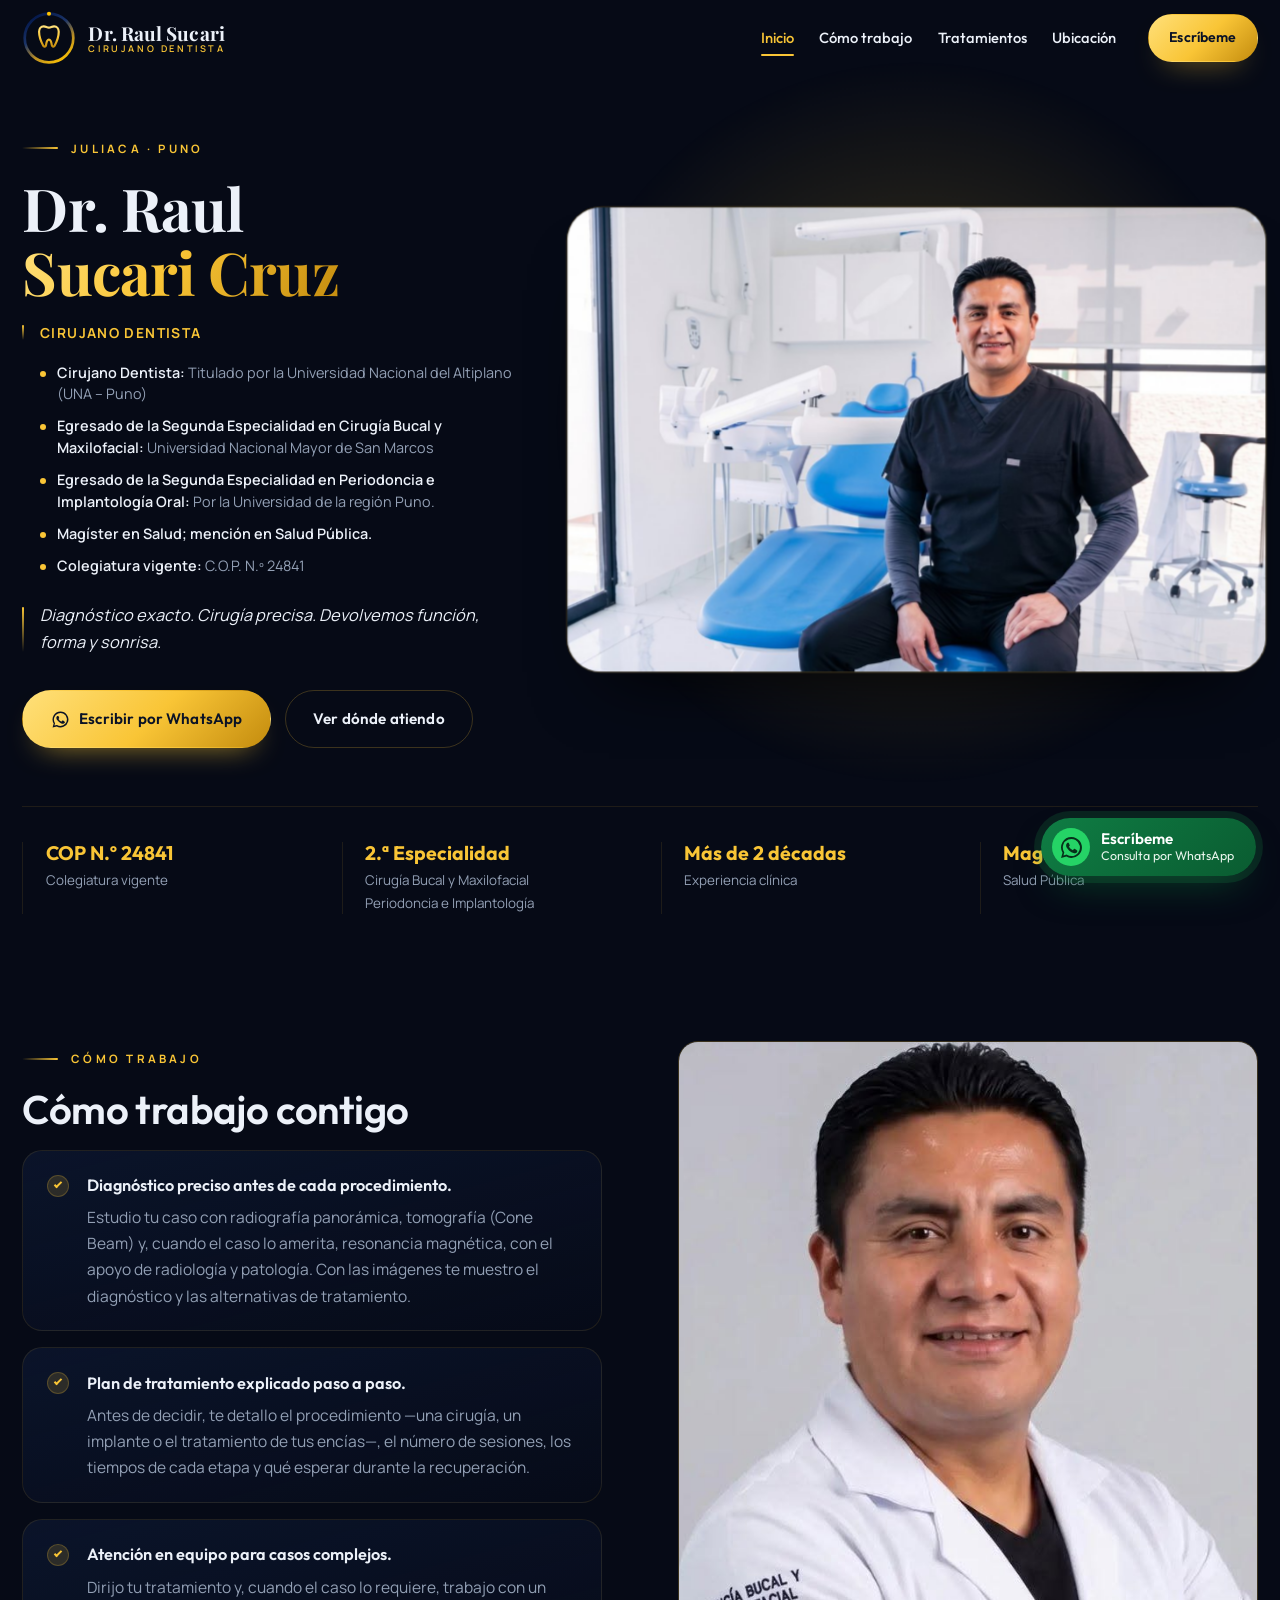
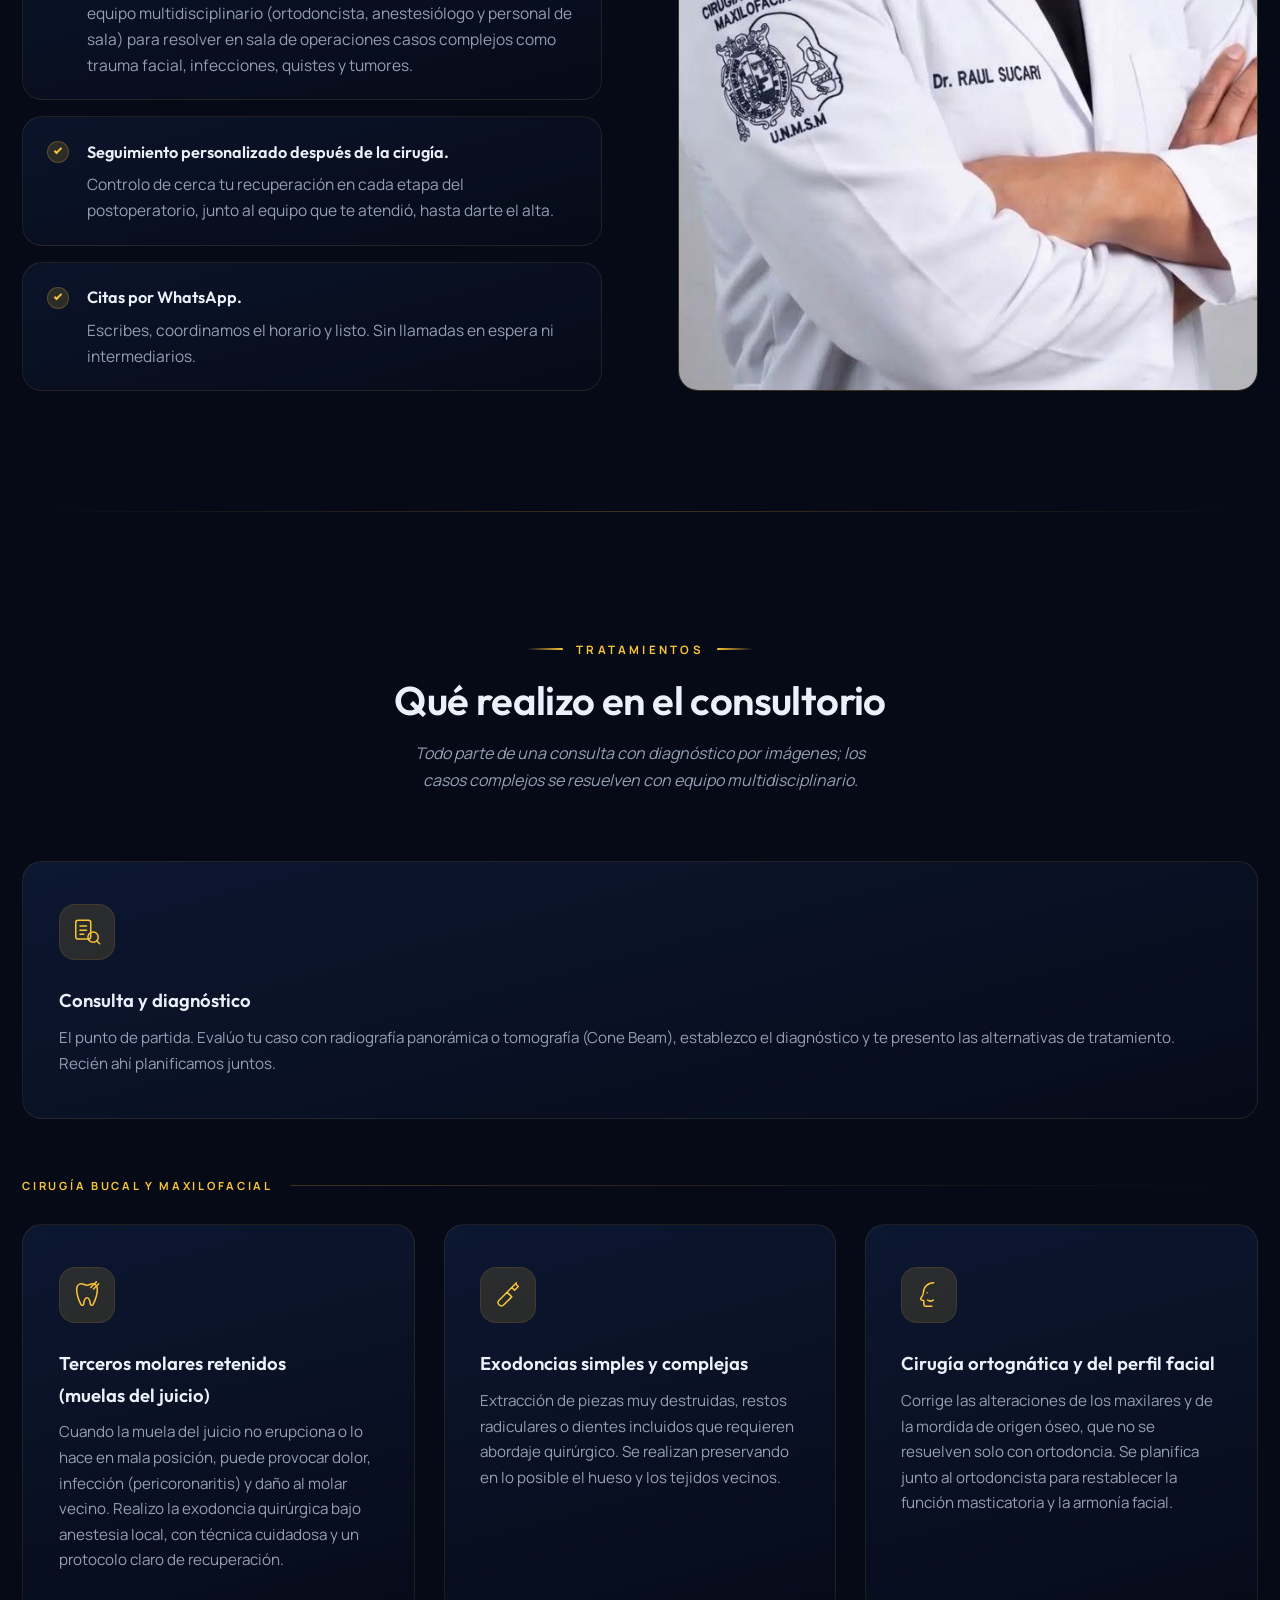
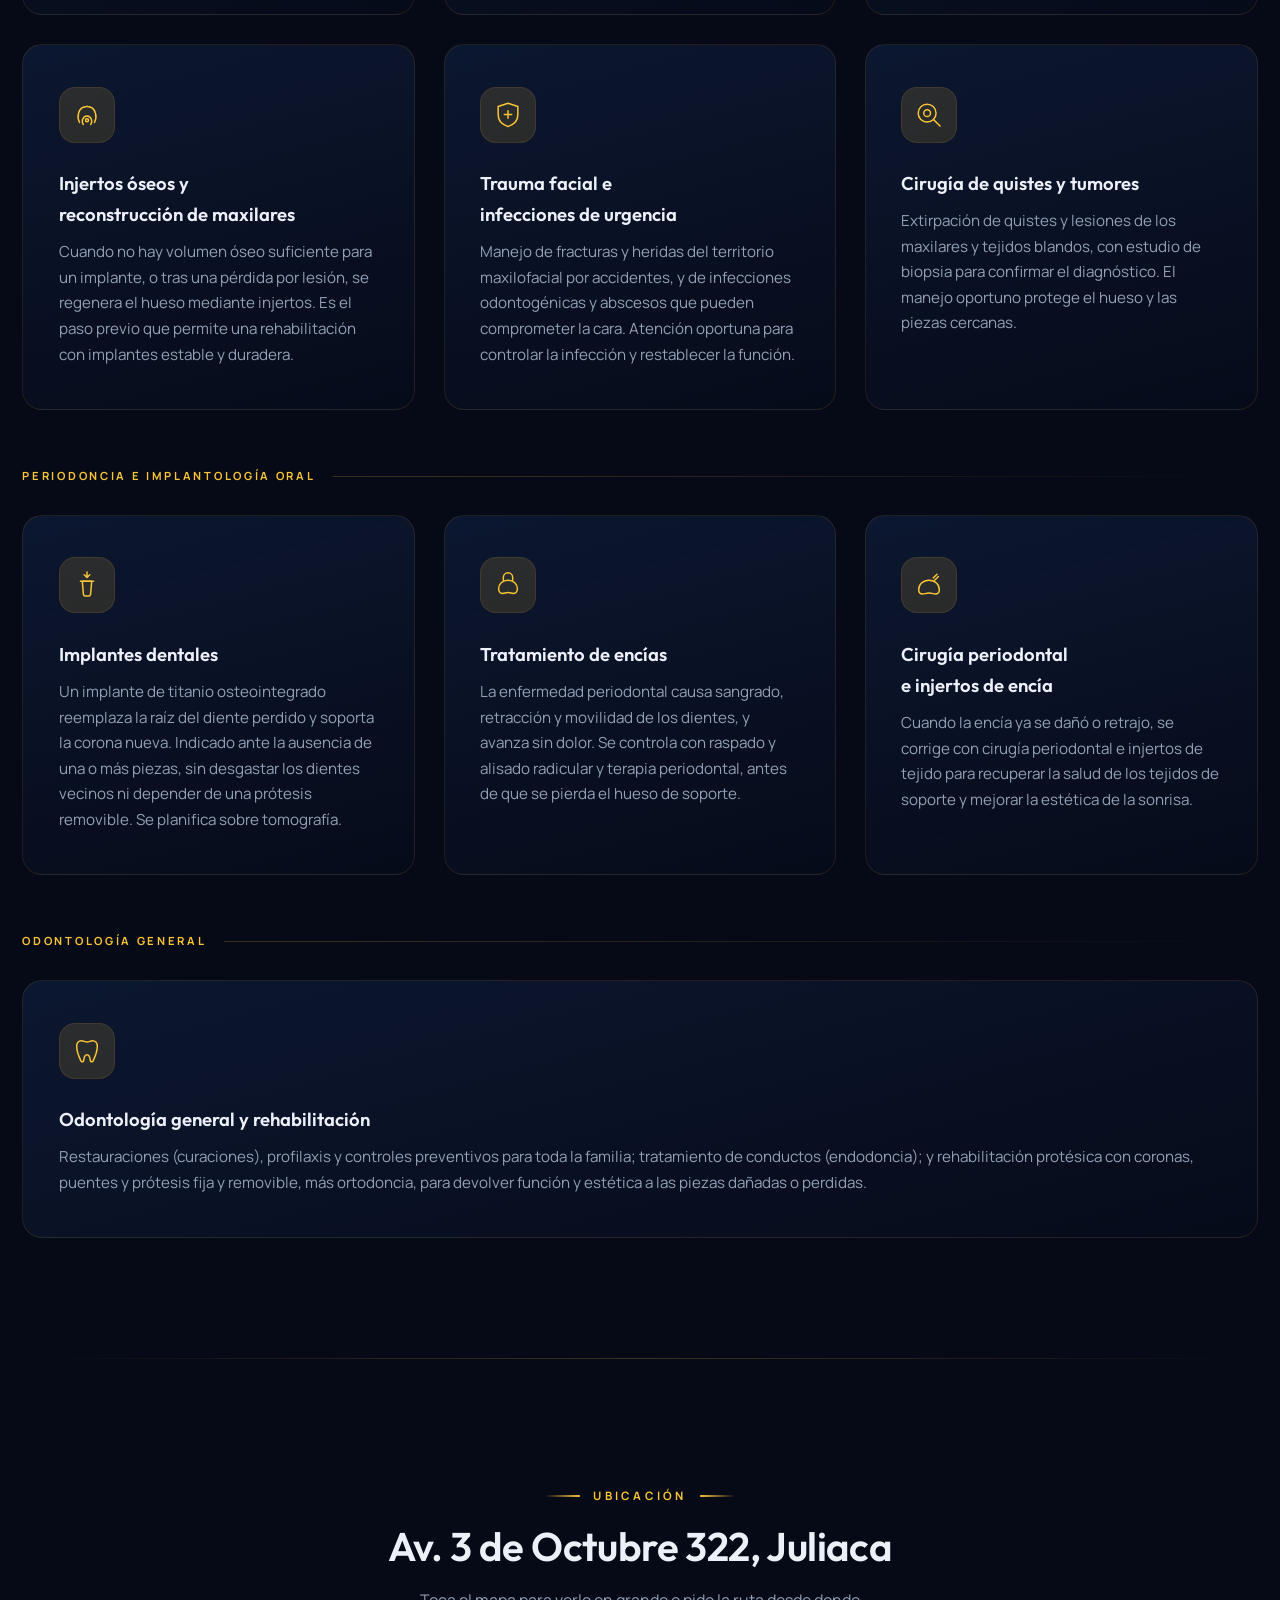
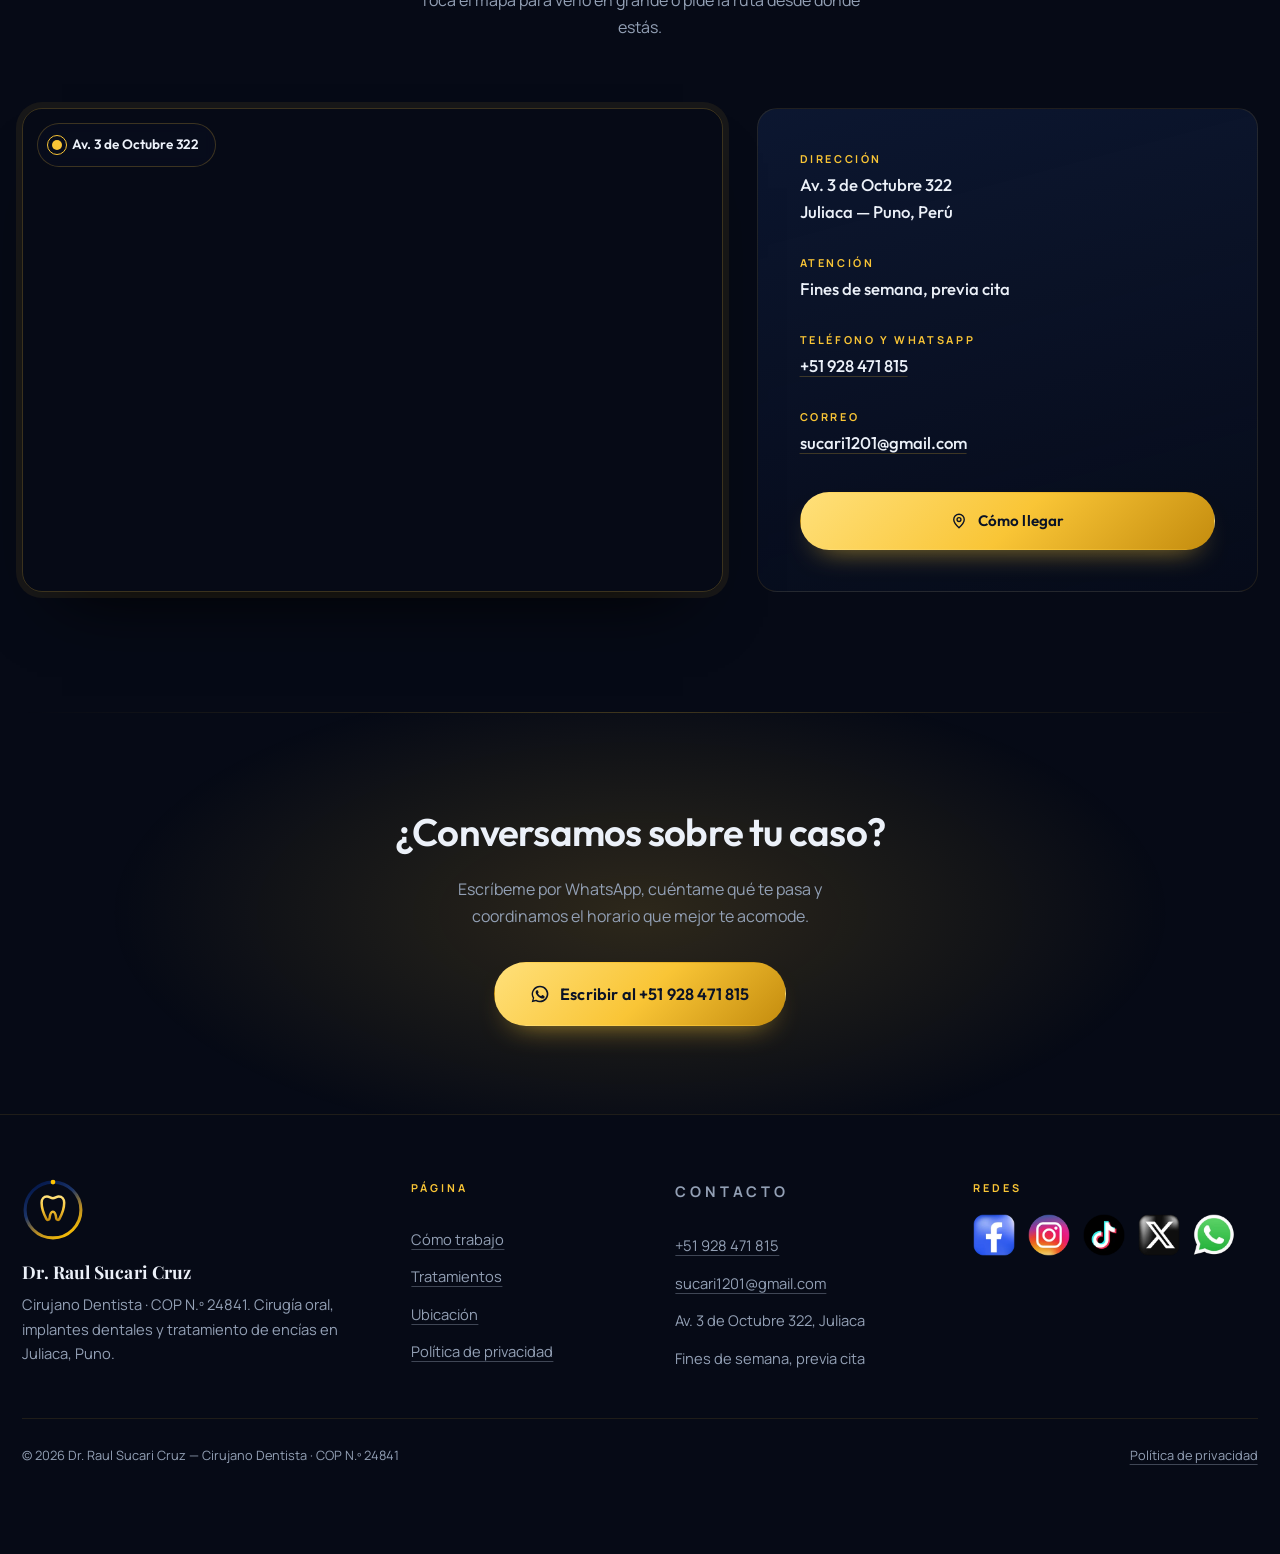
==== commit 9a6df1ec: "Quita background-attachment: fixed, que dejaba la franja blanca en iOS iOS Safari no implementa bien" ====
--- a/index.html
+++ b/index.html
@@ -31,7 +31,7 @@
        cuál va arriba, hay que cambiar también esta línea. -->
   <link rel="preload" as="image" href="assets/consultorio.jpg" fetchpriority="high">
   <link href="https://fonts.googleapis.com/css2?family=Playfair+Display:wght@500..700&family=Outfit:wght@400..700&family=Manrope:wght@400..700&display=swap" rel="stylesheet">
-  <link rel="stylesheet" href="css/styles.css">
+  <link rel="stylesheet" href="css/styles.css?v=2">
 </head>
 <body>
 
--- a/css/styles.css
+++ b/css/styles.css
@@ -69,14 +69,12 @@
 ::-webkit-scrollbar-thumb:hover { background: var(--gold-deep); }
 
 body {
-  /* Un solo fondo continuo para toda la página: las secciones no llevan
-     color propio, así no quedan cortes duros entre una y otra.
-     El color y la imagen van en propiedades separadas a propósito: la
-     forma corta `background:` borraría el color y dejaría el degradado
-     sobre blanco mientras carga o si el navegador no lo pinta. */
+  /* Solo color plano aquí. El degradado vive en la capa fija de abajo,
+     no en `background-attachment: fixed`: iOS Safari no implementa bien
+     esa propiedad y, al colapsar la barra de direcciones durante el
+     scroll, dejaba sin pintar la franja que acababa de descubrir — la
+     banda blanca que aparecía al bajar. */
   background-color: var(--navy-deep);
-  background-image: linear-gradient(180deg, #070C1B 0%, #0A1228 38%, #081231 64%, #060A16 100%);
-  background-attachment: fixed;
   color: var(--paper);
   font-family: var(--font-body);
   font-size: 1rem;
@@ -85,19 +83,27 @@
   overflow-x: hidden;
 }
 
-/* Capa de luz ambiental: va fija sobre el fondo y debajo de todo el
-   contenido. Al ser una sola capa continua, ninguna sección corta el
-   degradado en su borde — no quedan costuras entre secciones. */
+/* El fondo entero de la página: el degradado de base más la luz ambiental,
+   en una sola capa fija al viewport y debajo de todo el contenido. Al ser
+   continua, ninguna sección corta el degradado en su borde — no quedan
+   costuras entre secciones.
+
+   Es un elemento fijo, y no el `background-attachment: fixed` que había
+   antes, porque esa propiedad está rota en iOS. Un elemento con
+   `position: fixed` da el mismo resultado y lo pintan todos los
+   navegadores. El `-1rem` de margen cubre la franja extra que aparece
+   mientras la barra del navegador móvil se colapsa. */
 body::before {
   content: "";
   position: fixed;
-  inset: 0;
+  inset: -1rem;
   z-index: -1;
   pointer-events: none;
   background:
     radial-gradient(920px 620px at 76% 6%, rgba(249, 197, 54, 0.09), transparent 60%),
     radial-gradient(1000px 720px at 6% 34%, rgba(2, 22, 74, 0.55), transparent 62%),
-    radial-gradient(900px 620px at 94% 74%, rgba(2, 22, 74, 0.42), transparent 62%);
+    radial-gradient(900px 620px at 94% 74%, rgba(2, 22, 74, 0.42), transparent 62%),
+    linear-gradient(180deg, #070C1B 0%, #0A1228 38%, #081231 64%, #060A16 100%);
 }
 
 img { max-width: 100%; display: block; }
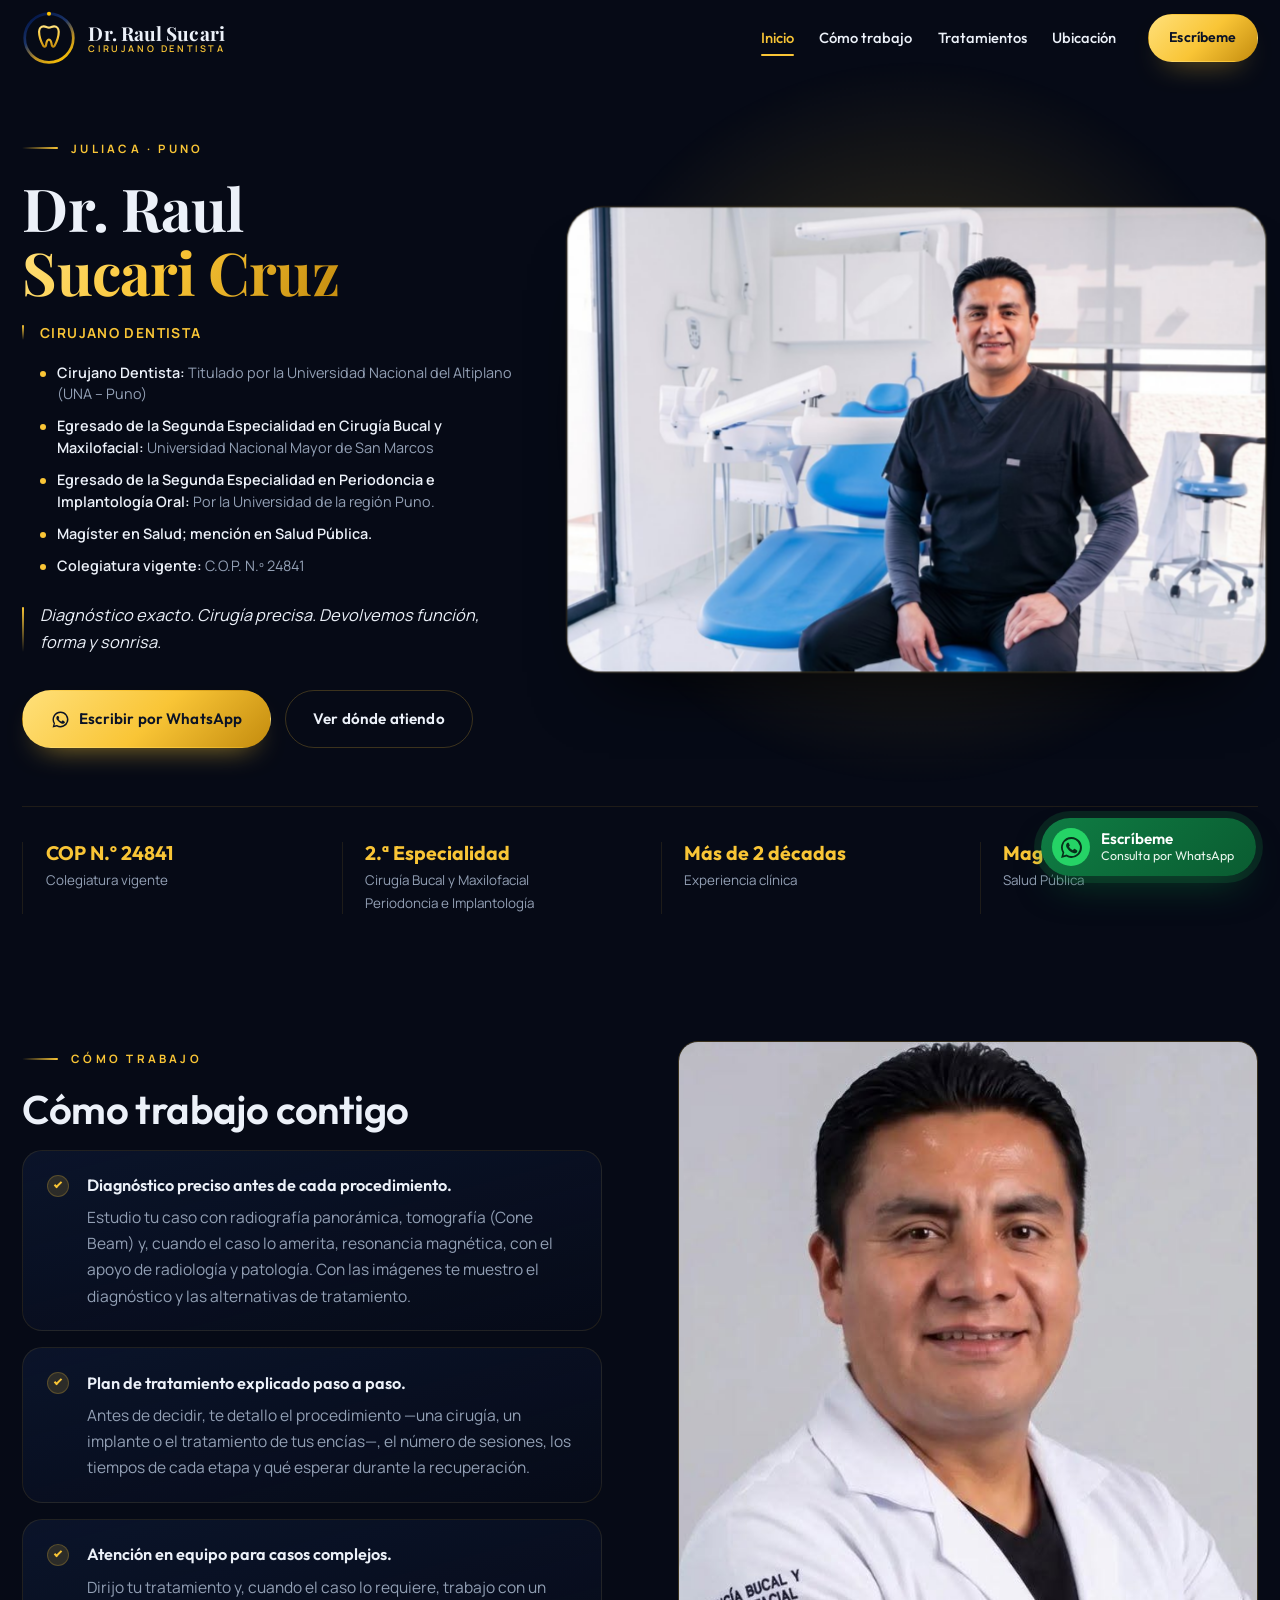
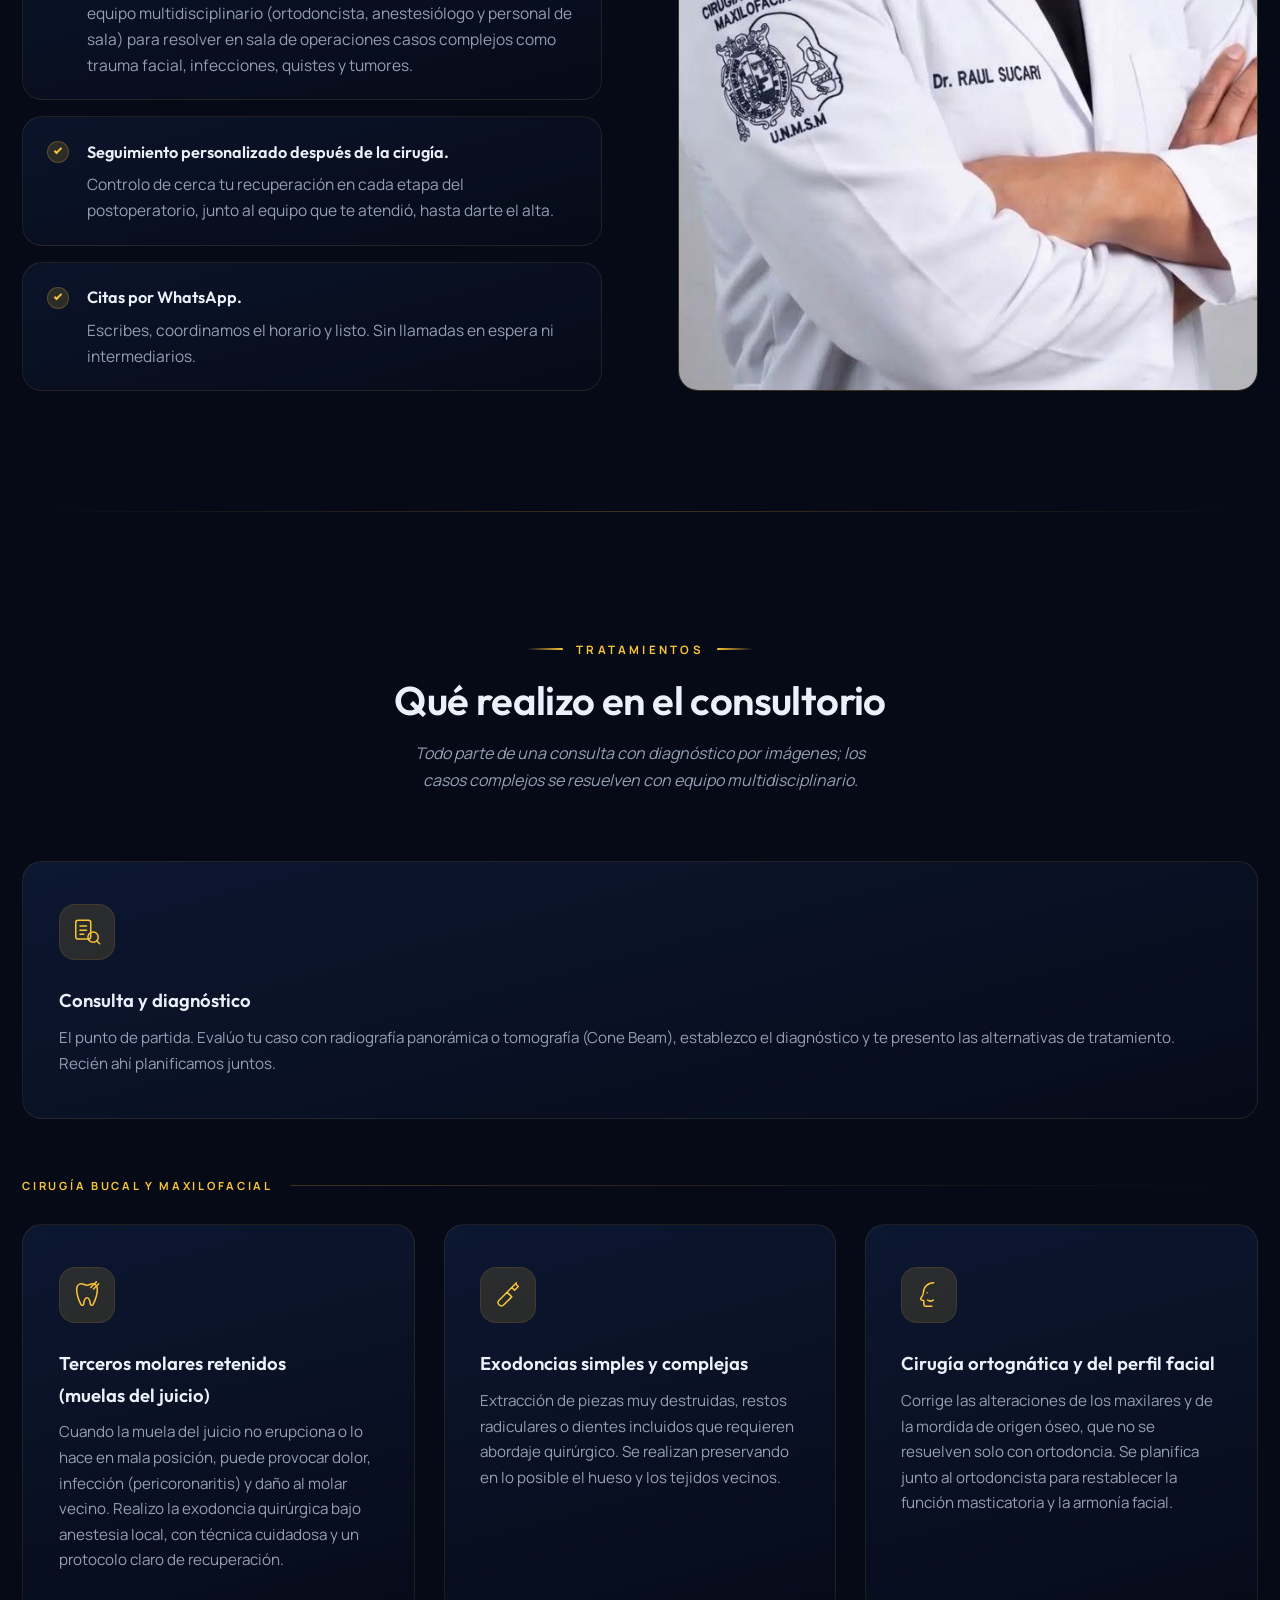
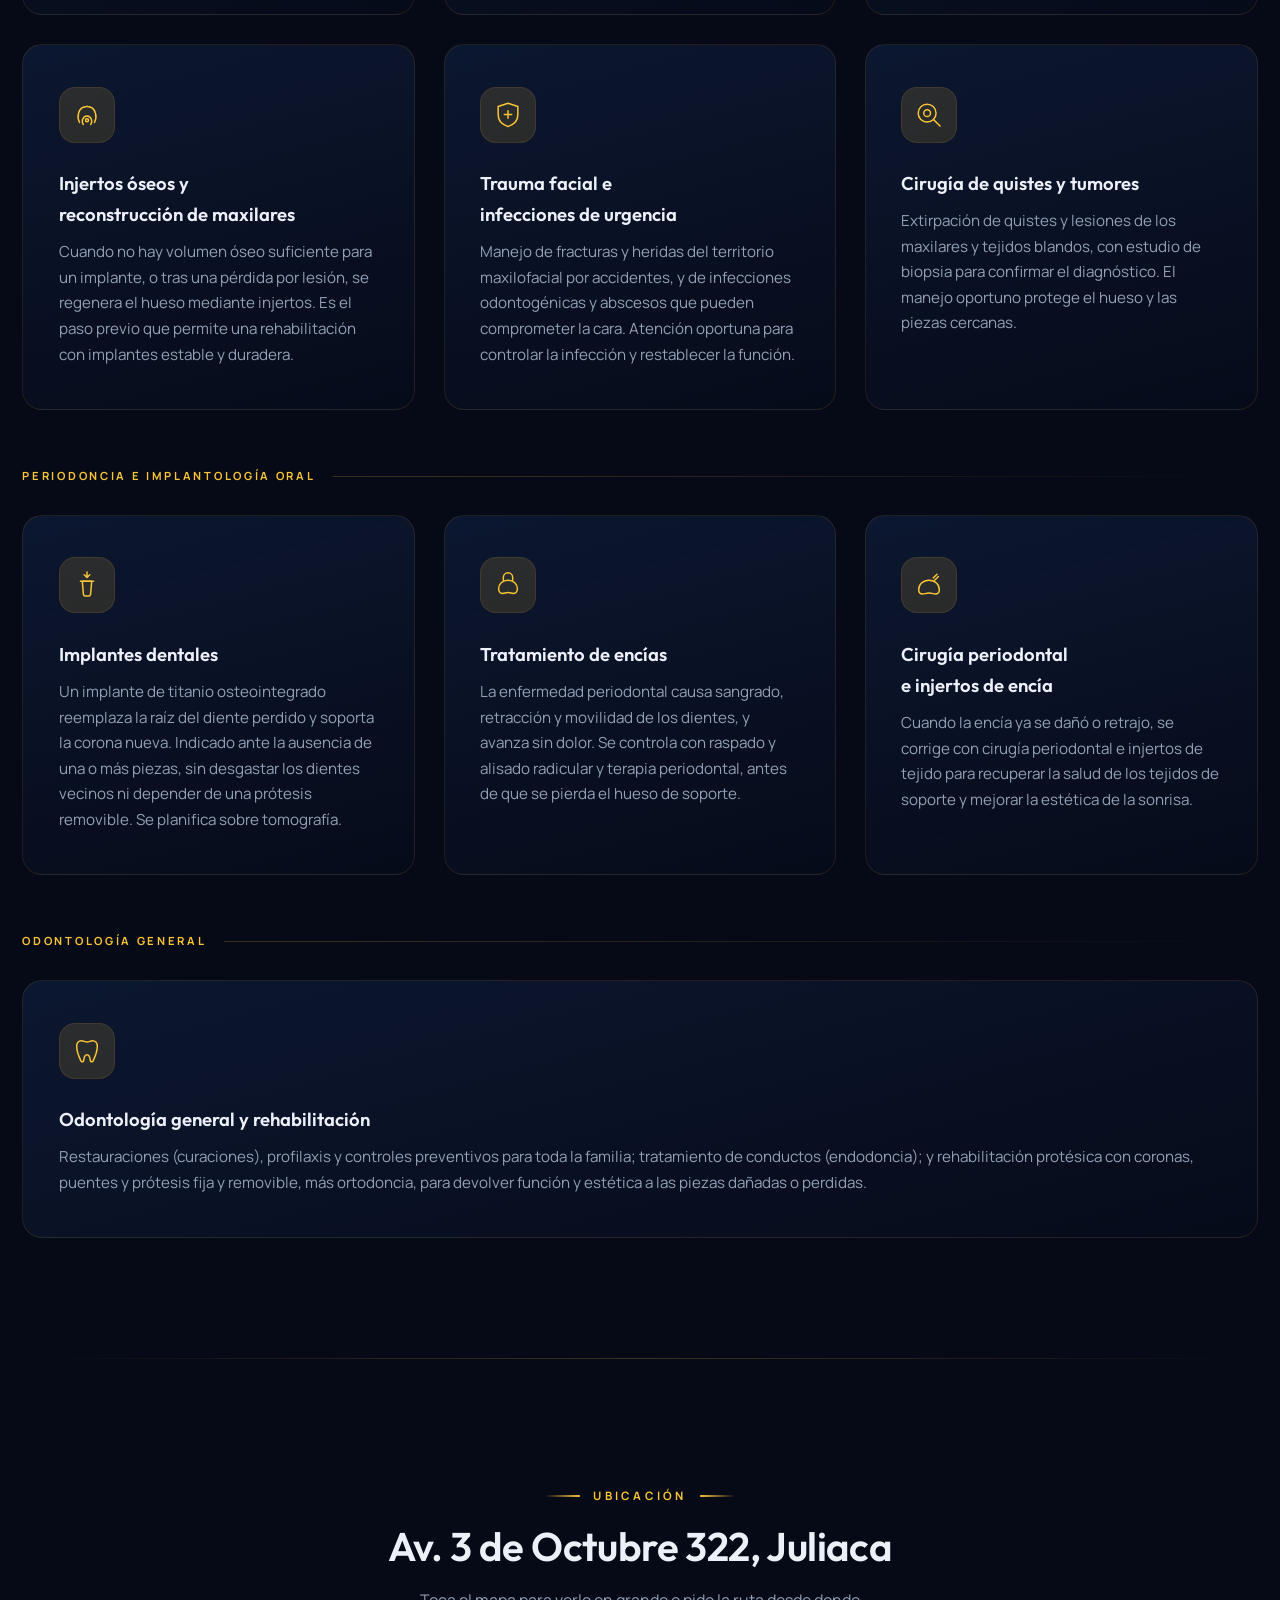
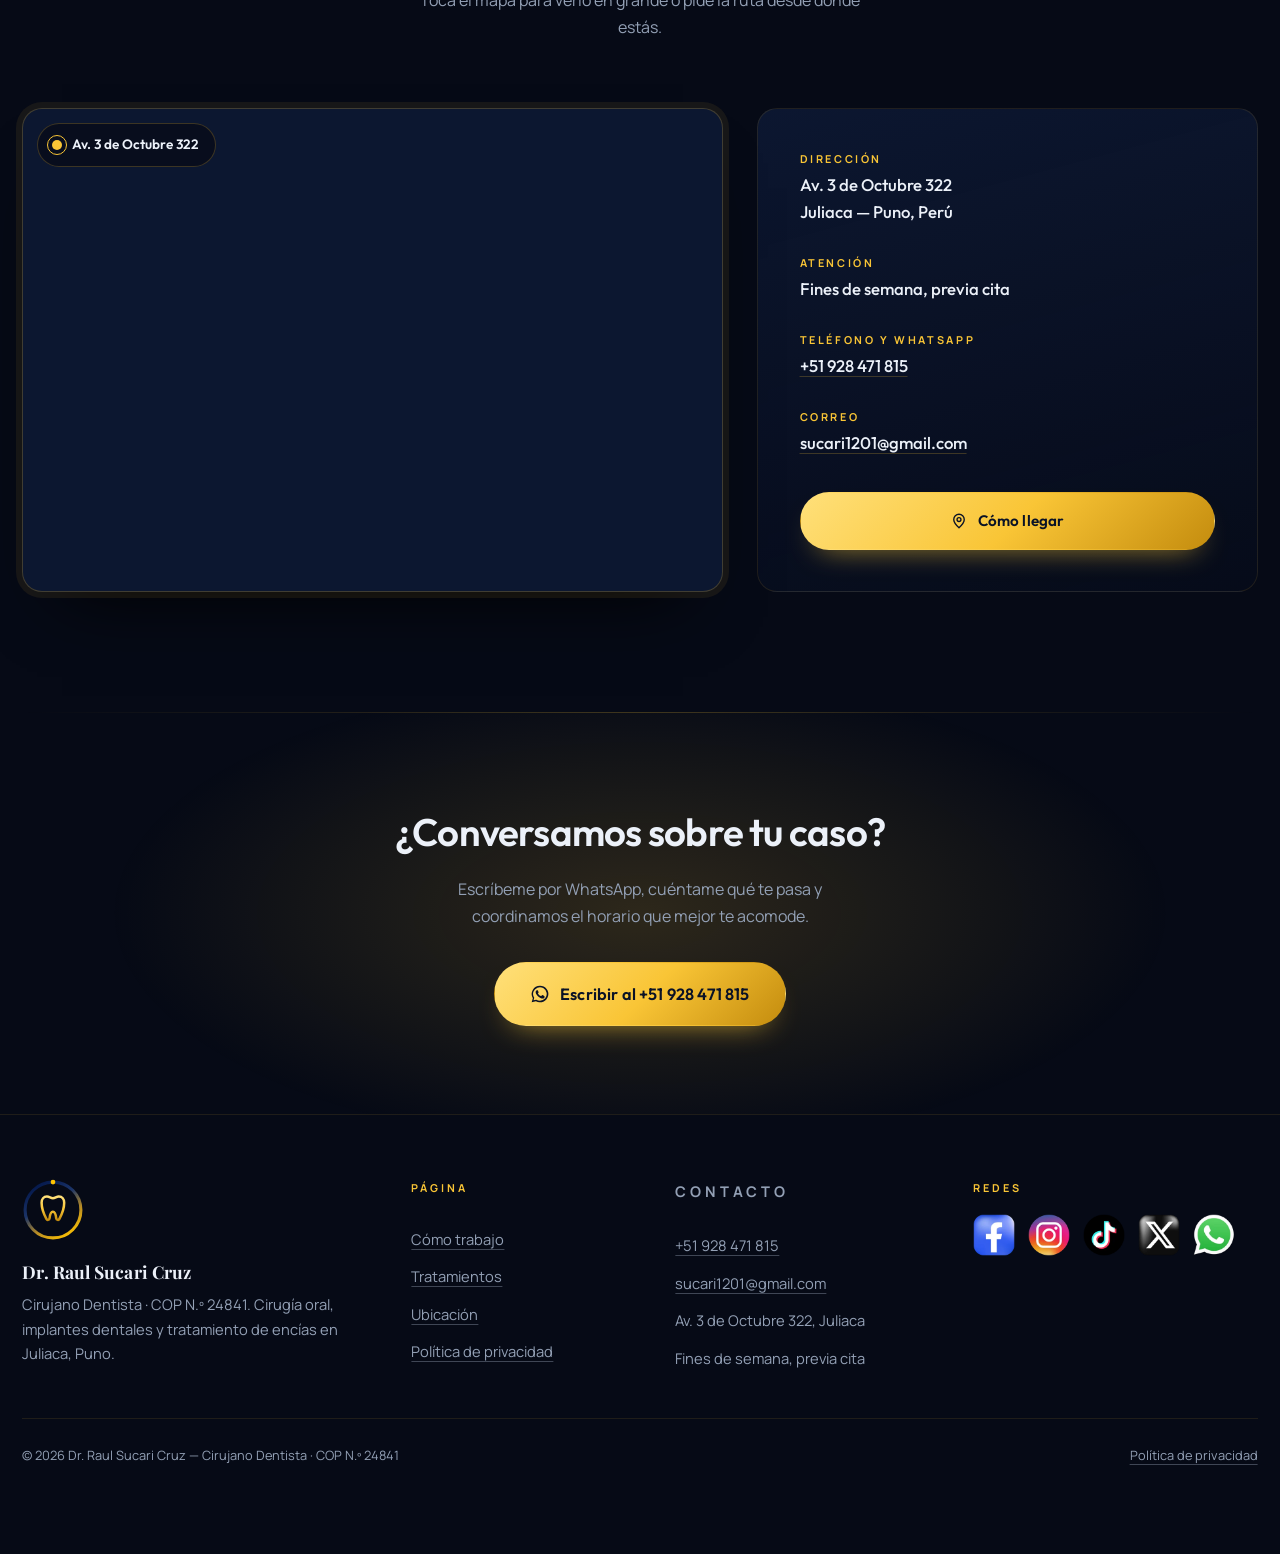
==== commit 6aefc71c: "Da fondo al hueco del mapa y limpia el CSS que quedo huerfano .place__map no tenia color propio y el" ====
--- a/index.html
+++ b/index.html
@@ -31,7 +31,7 @@
        cuál va arriba, hay que cambiar también esta línea. -->
   <link rel="preload" as="image" href="assets/consultorio.jpg" fetchpriority="high">
   <link href="https://fonts.googleapis.com/css2?family=Playfair+Display:wght@500..700&family=Outfit:wght@400..700&family=Manrope:wght@400..700&display=swap" rel="stylesheet">
-  <link rel="stylesheet" href="css/styles.css?v=2">
+  <link rel="stylesheet" href="css/styles.css?v=3">
 </head>
 <body>
 
--- a/css/styles.css
+++ b/css/styles.css
@@ -200,22 +200,6 @@
   background: linear-gradient(90deg, transparent, var(--line), transparent);
 }
 
-/* Tope de medida: con el contenedor ancho, una columna de texto sin
-   límite pasa de las 90 letras por línea y se vuelve incómoda de leer */
-.prose { max-width: 62ch; }
-
-.prose p { color: var(--muted); margin-bottom: 1rem; }
-.prose strong { color: var(--paper); font-weight: 600; }
-
-.credential {
-  font-family: var(--font-body);
-  font-size: 0.8rem;
-  font-weight: 600;
-  letter-spacing: 0.14em;
-  text-transform: uppercase;
-  color: var(--gold);
-}
-
 /* ---------- Botones ---------- */
 
 .btn {
@@ -779,9 +763,13 @@
   align-items: stretch;
 }
 
+/* El fondo importa: el iframe va con loading="lazy", así que hasta que
+   Google responde este bloque está vacío. Sin color propio se veía el
+   blanco del hueco — un recuadro claro que saltaba al llegar scrolleando. */
 .place__map {
   position: relative;
   min-height: 440px;
+  background: var(--navy-soft);
   border-radius: var(--radius);
   border: 1px solid var(--line);
   overflow: hidden;
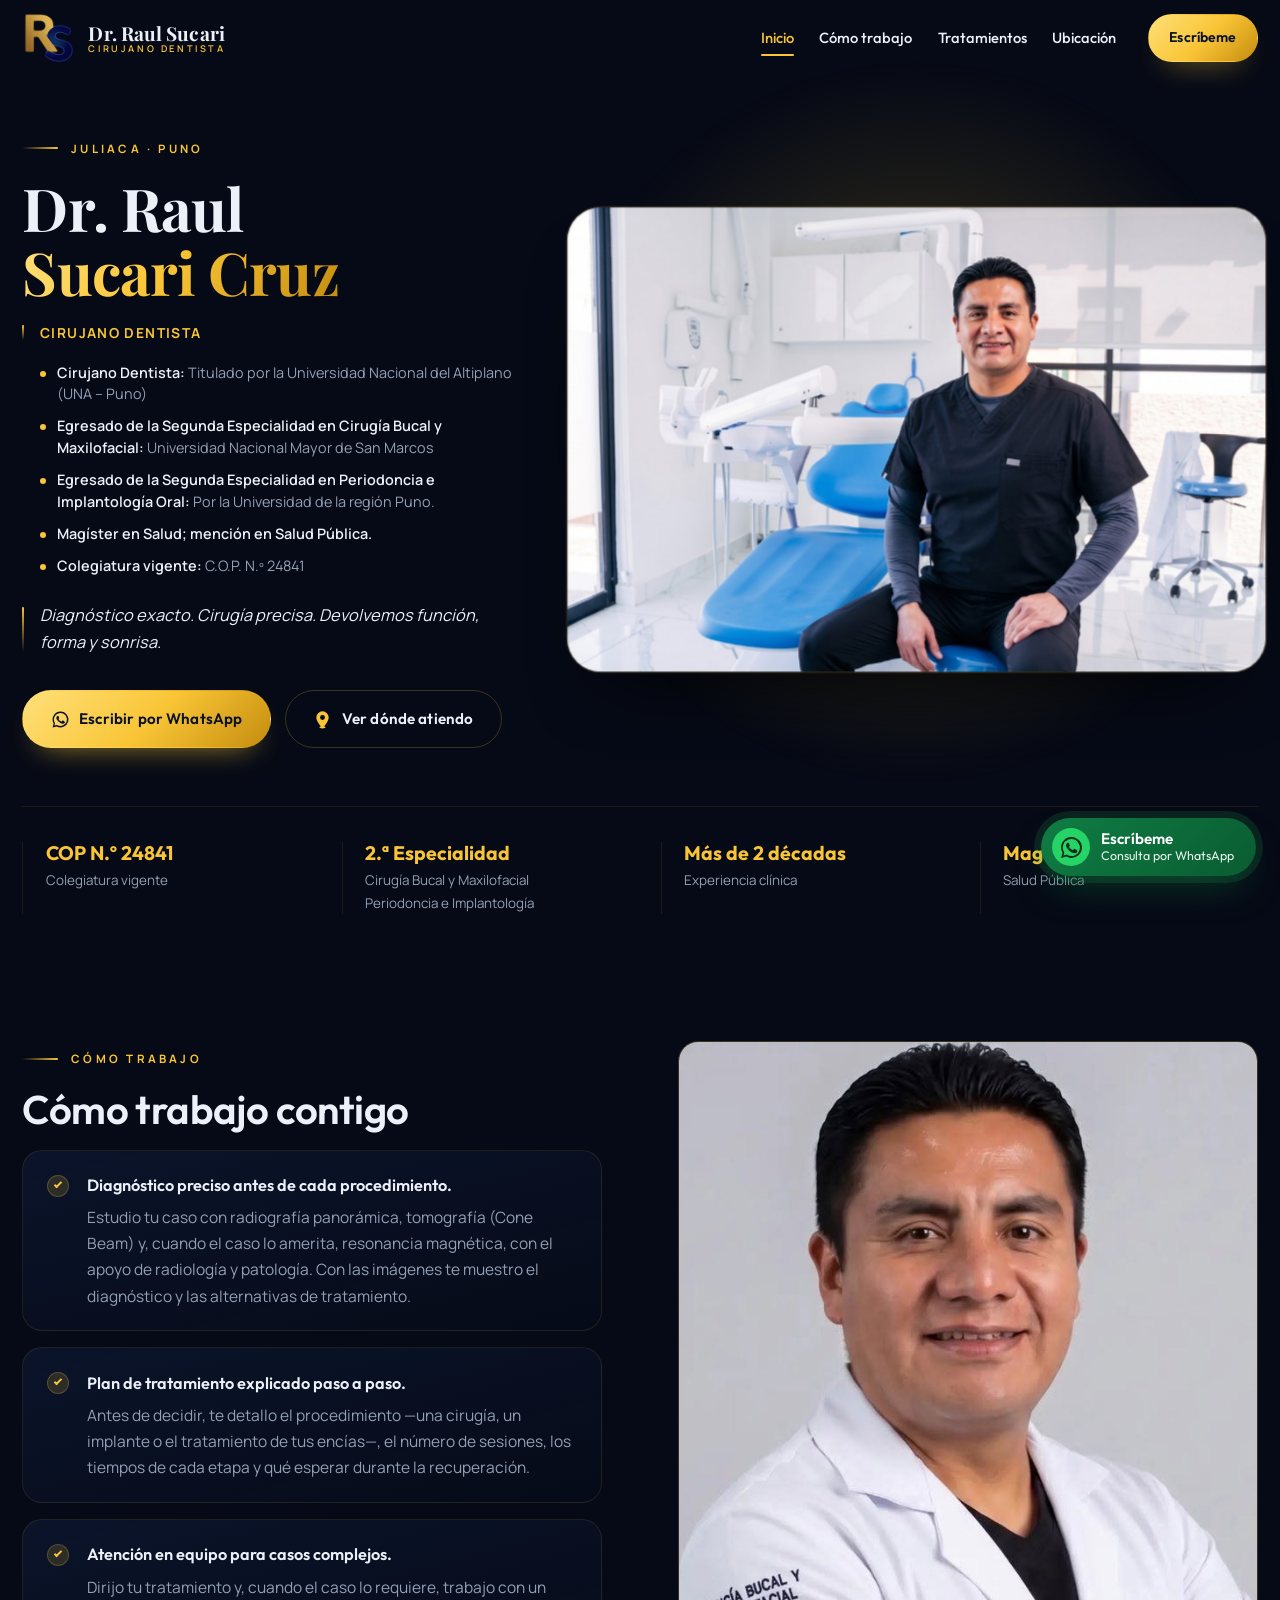
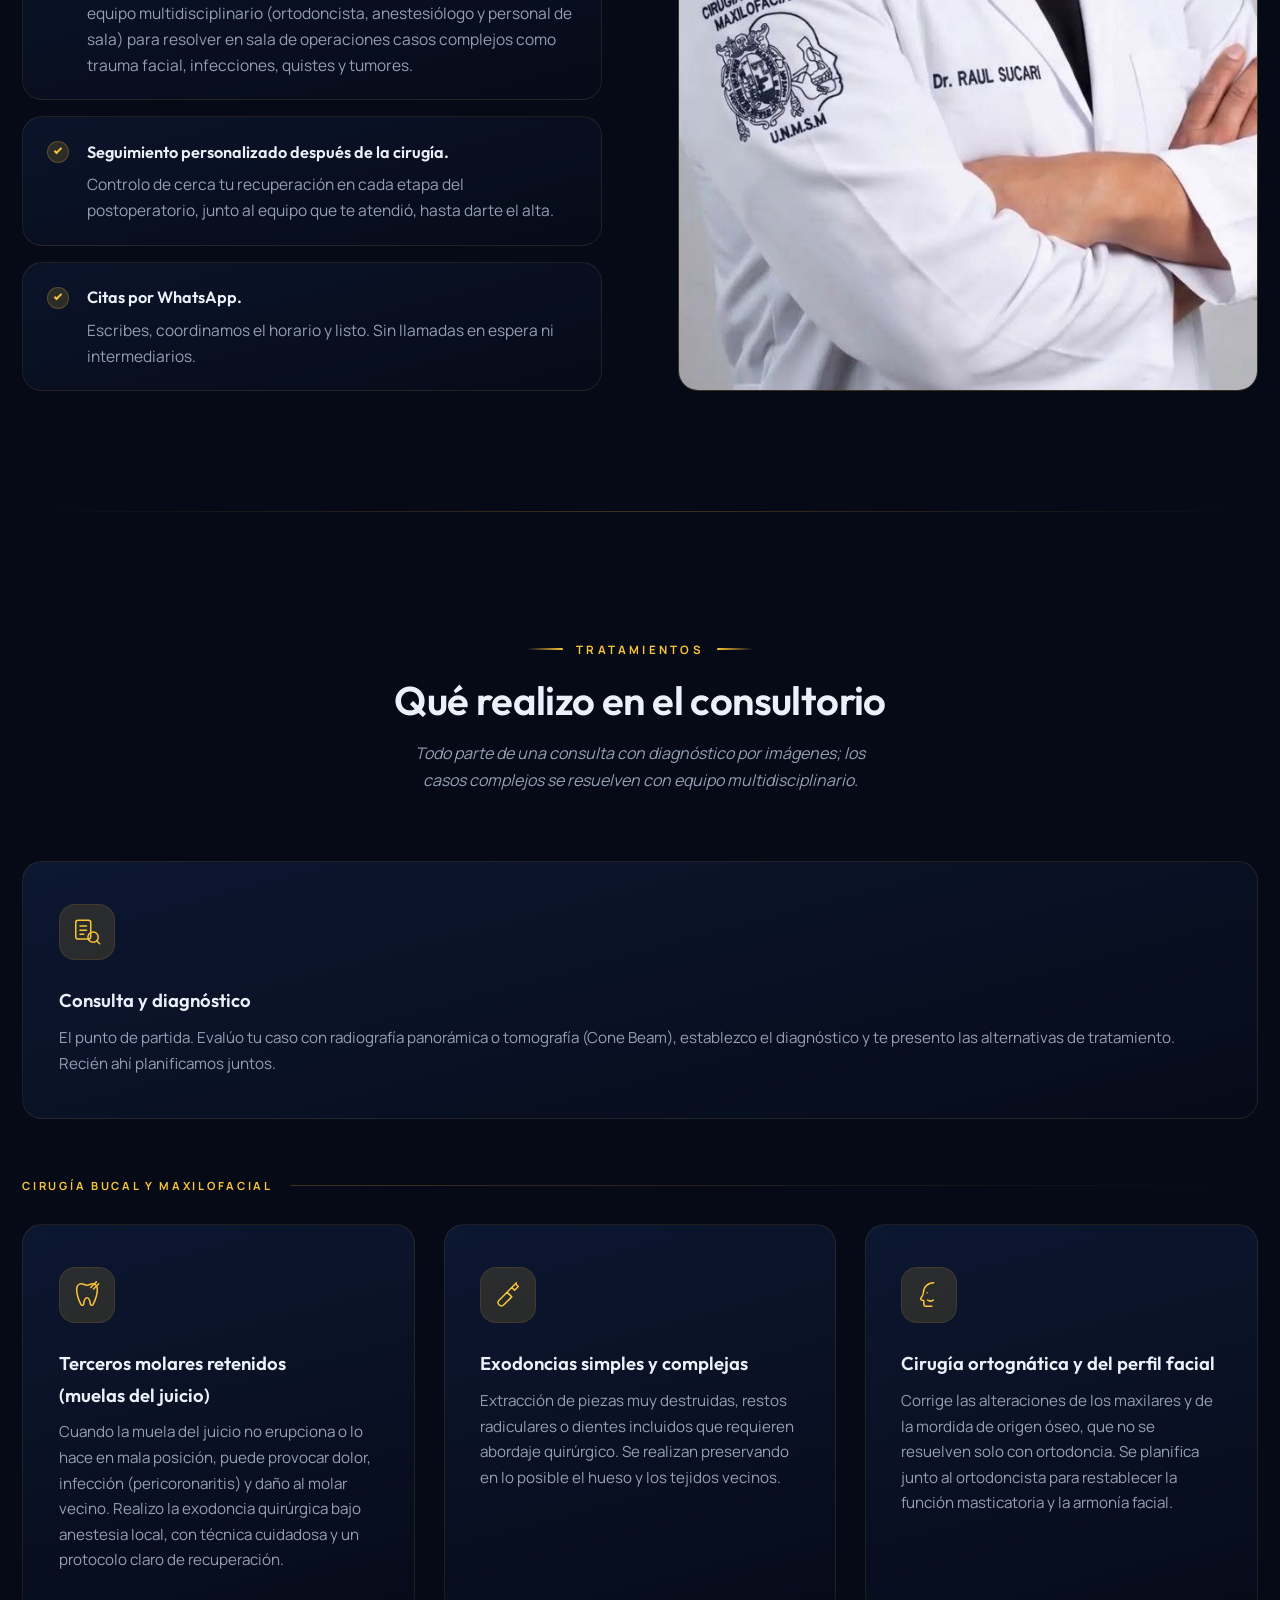
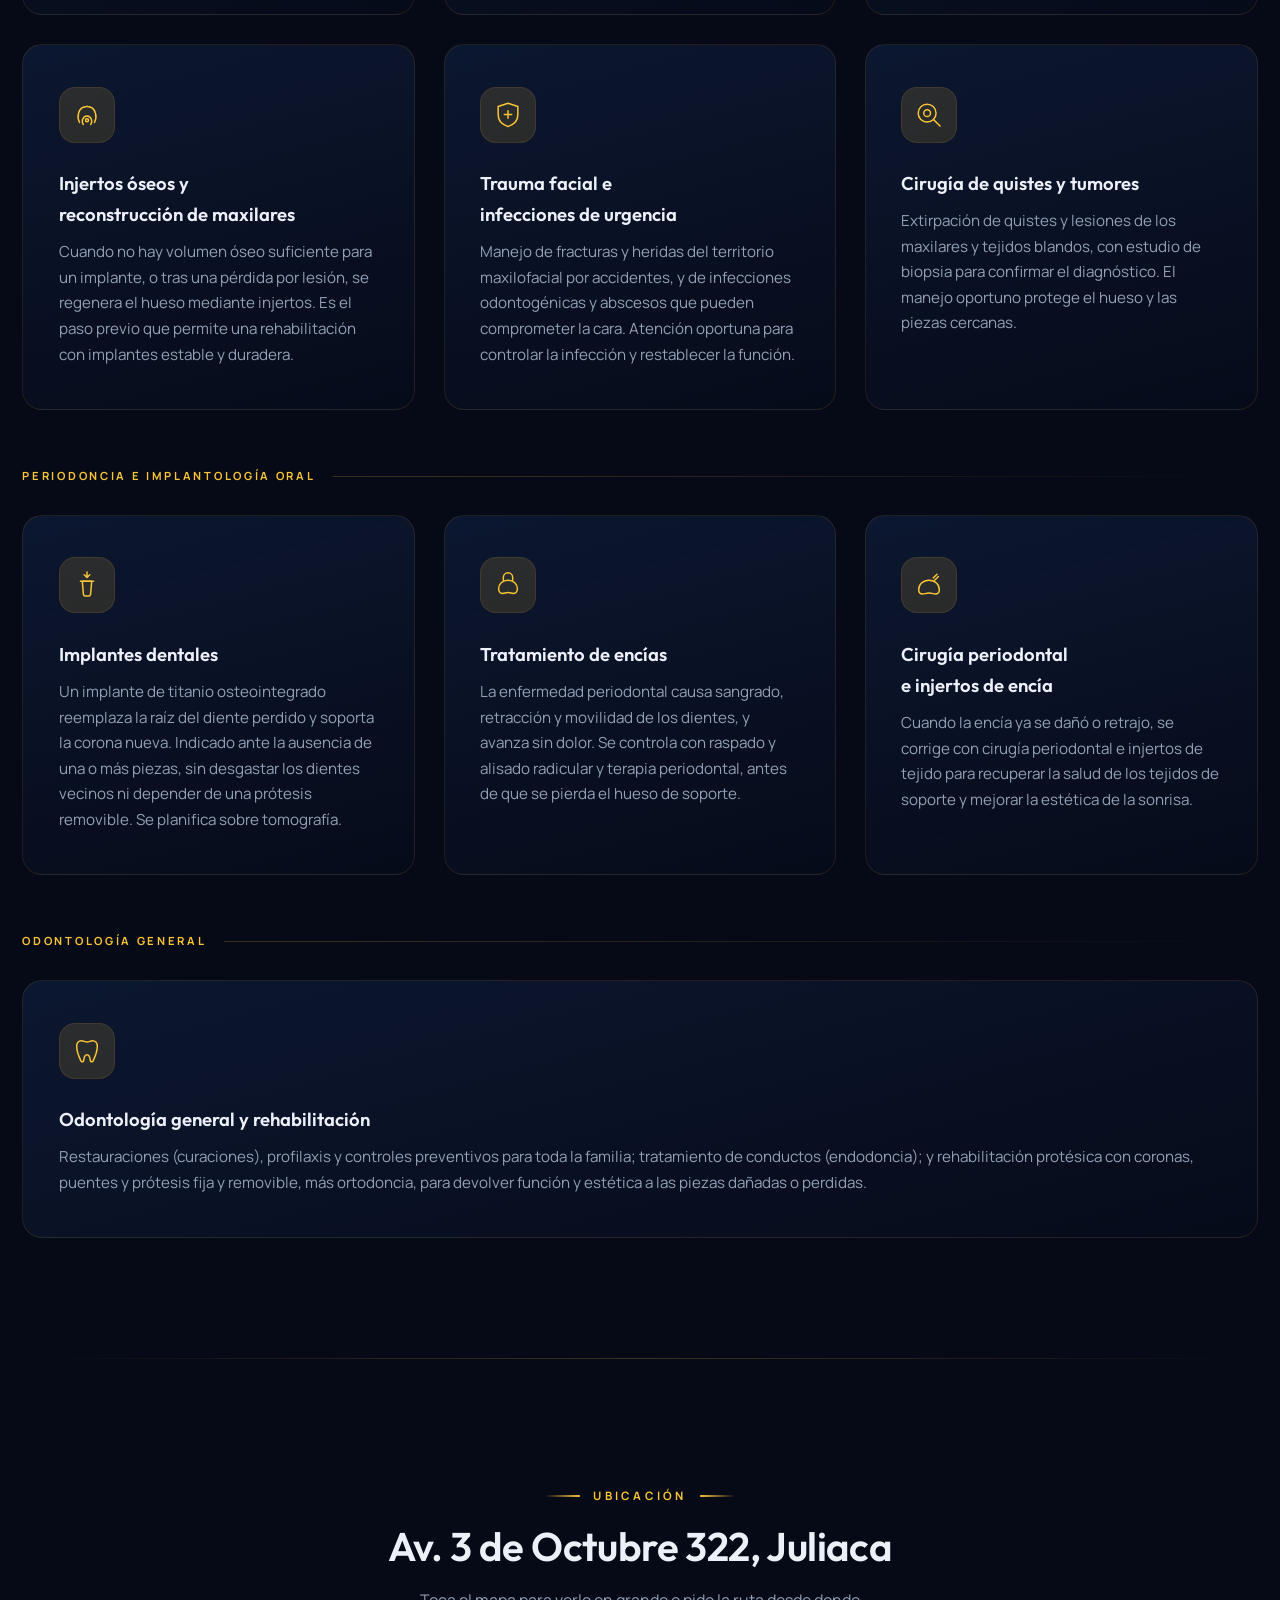
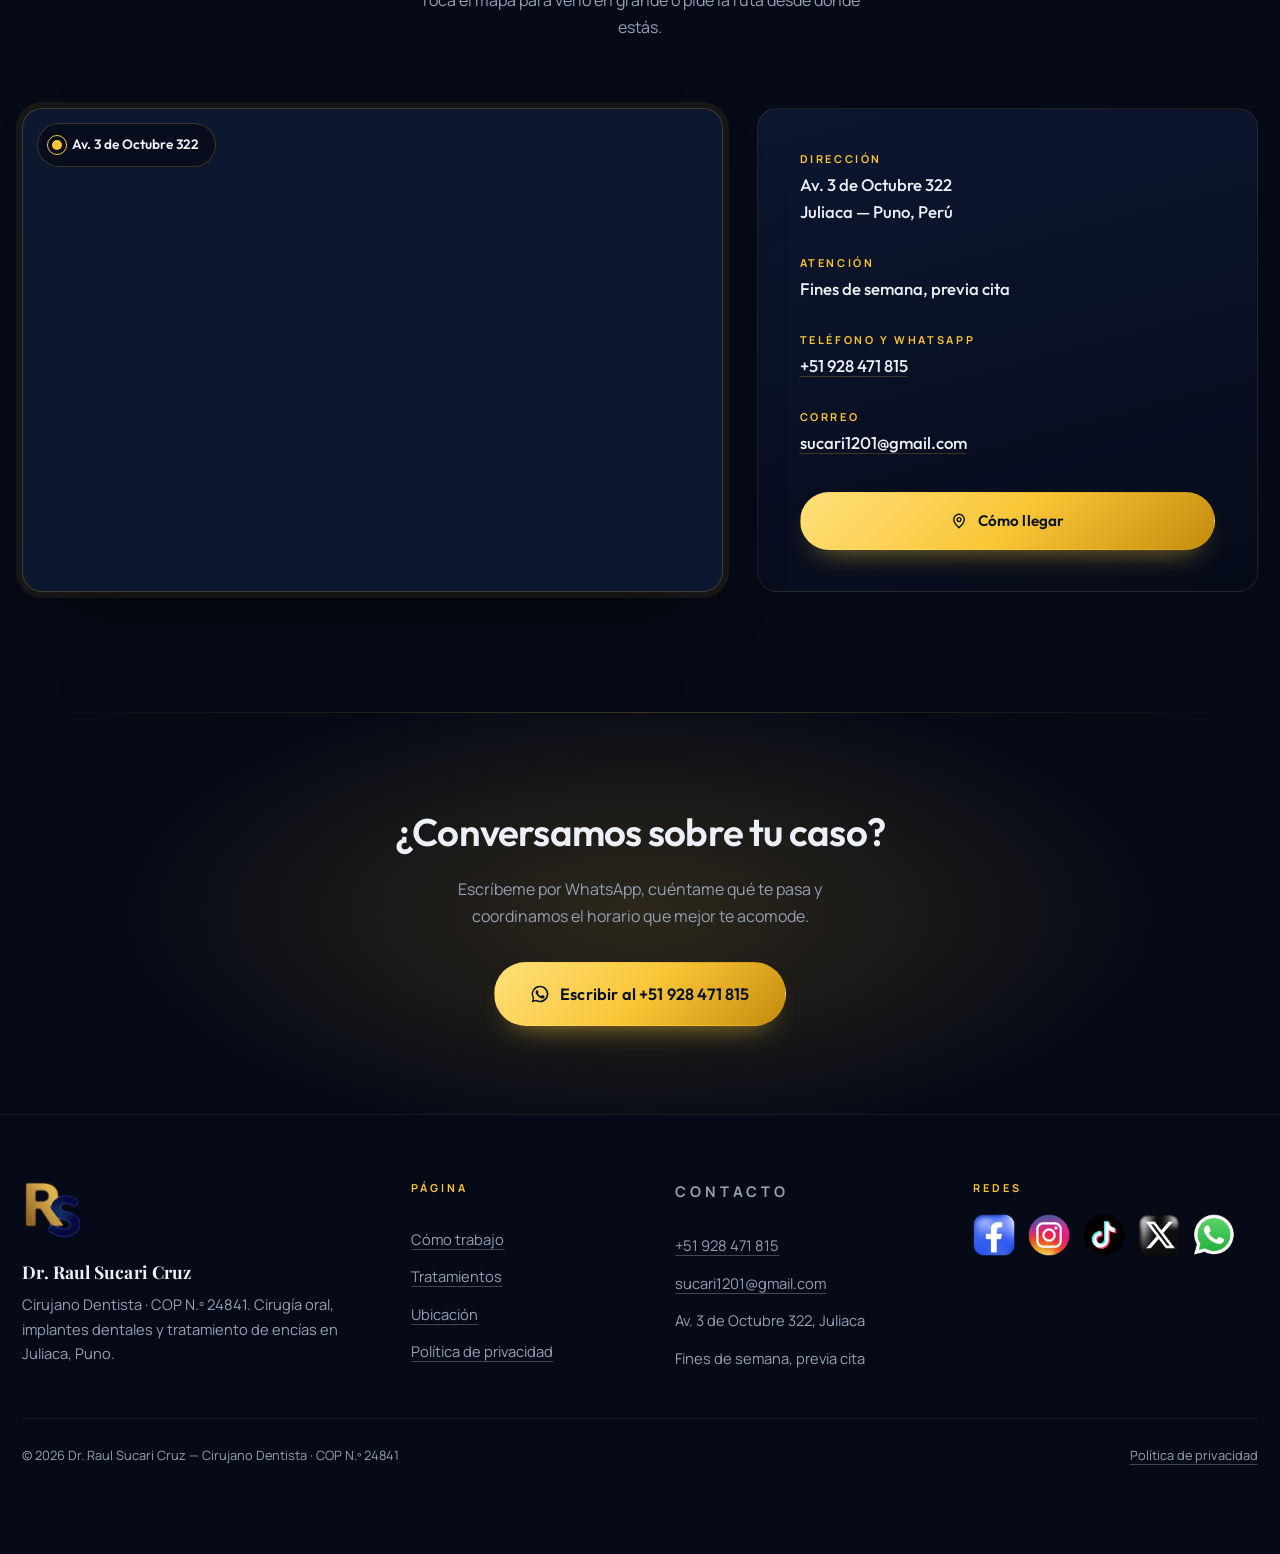
==== commit 70a857cf: "Cambia la marca por el monograma RS y pone un pin en "Ver donde atiendo" El cliente subio un logo nu" ====
--- a/index.html
+++ b/index.html
@@ -24,14 +24,14 @@
   <meta name="twitter:description" content="Implantes dentales, cirugía oral y extracción de terceras molares en Juliaca, Puno. COP N.º 24841.">
   <meta name="twitter:image" content="https://drogueriasuker-glitch.github.io/Raul-Sucari/assets/doctor.jpg">
 
-  <link rel="icon" type="image/svg+xml" href="assets/favicon.svg">
+  <link rel="icon" type="image/png" href="assets/favicon.png">
   <link rel="preconnect" href="https://fonts.googleapis.com">
   <link rel="preconnect" href="https://fonts.gstatic.com" crossorigin>
   <!-- Precarga la imagen del hero (la que manda en el LCP). Si se cambia
        cuál va arriba, hay que cambiar también esta línea. -->
   <link rel="preload" as="image" href="assets/consultorio.jpg" fetchpriority="high">
   <link href="https://fonts.googleapis.com/css2?family=Playfair+Display:wght@500..700&family=Outfit:wght@400..700&family=Manrope:wght@400..700&display=swap" rel="stylesheet">
-  <link rel="stylesheet" href="css/styles.css?v=3">
+  <link rel="stylesheet" href="css/styles.css?v=6">
 </head>
 <body>
 
@@ -42,7 +42,7 @@
     <div class="container header__inner">
 
       <a href="#inicio" class="brand" aria-label="Dr. Raul Sucari Cruz, inicio">
-        <img class="brand__logo" src="assets/marca.svg" alt="" width="54" height="54">
+        <img class="brand__logo" src="assets/marca.png" alt="" width="128" height="128">
         <span class="brand__text">
           <span class="brand__name">Dr. Raul Sucari</span>
           <span class="brand__tag">Cirujano Dentista</span>
@@ -99,7 +99,17 @@
             <svg viewBox="0 0 24 24" width="19" height="19" fill="currentColor" aria-hidden="true"><path d="M12 2a10 10 0 0 0-8.6 15.1L2 22l5.1-1.3A10 10 0 1 0 12 2Zm0 18.2c-1.6 0-3.1-.4-4.4-1.2l-.3-.2-3 .8.8-3-.2-.3A8.2 8.2 0 1 1 12 20.2Zm4.6-6.1c-.3-.1-1.5-.7-1.7-.8-.2-.1-.4-.1-.6.1-.2.3-.6.8-.8 1-.1.2-.3.2-.5.1a6.7 6.7 0 0 1-3.3-2.9c-.3-.4 0-.5.2-.8l.4-.5c.1-.2.1-.3 0-.5l-.8-1.9c-.2-.5-.4-.4-.6-.4h-.5c-.2 0-.5.1-.7.3-.2.3-.9.9-.9 2.2s.9 2.5 1.1 2.7c.1.2 1.9 2.9 4.6 4a15 15 0 0 0 1.5.6c.6.2 1.2.2 1.7.1.5-.1 1.5-.6 1.7-1.2.2-.6.2-1.1.2-1.2-.1-.1-.3-.2-.6-.3Z"/></svg>
             Escribir por WhatsApp
           </a>
-          <a href="#ubicacion" class="btn btn--ghost">Ver dónde atiendo</a>
+          <!-- El hueco del pin va calado con fill-rule="evenodd", no pintado
+               del color del fondo: así se ve bien tanto sobre el degradado
+               como sobre el dorado translúcido que entra al pasar el ratón. -->
+          <a href="#ubicacion" class="btn btn--ghost">
+            <svg class="btn__pin" viewBox="0 0 24 24" width="19" height="19"
+                 fill="currentColor" fill-rule="evenodd" aria-hidden="true">
+              <path d="M12 1.7a7.8 7.8 0 0 0-7.8 7.8c0 5.4 6.9 12.4 7.2 12.7a.85.85 0 0 0 1.2 0c.3-.3 7.2-7.3 7.2-12.7A7.8 7.8 0 0 0 12 1.7Zm0 10.9a3.1 3.1 0 1 1 0-6.2 3.1 3.1 0 0 1 0 6.2Z"/>
+              <ellipse cx="12" cy="21.9" rx="4" ry="1.4"/>
+            </svg>
+            Ver dónde atiendo
+          </a>
         </div>
       </div>
 
@@ -425,7 +435,7 @@
     <div class="container footer__inner">
 
       <div class="footer__brand">
-        <img src="assets/marca.svg" alt="" width="64" height="64">
+        <img src="assets/marca.png" alt="" width="128" height="128">
         <p>
           <strong>Dr. Raul Sucari Cruz</strong>
           Cirujano Dentista · COP N.º 24841. Cirugía oral, implantes dentales
@@ -654,6 +664,9 @@
   }
   </script>
 
-  <script src="js/main.js"></script>
+  <!-- El `?v=N` va igual que en la hoja de estilos y por el mismo motivo:
+       Safari en iOS se queda con el archivo viejo durante días. Sube junto
+       con el de `css/styles.css`. -->
+  <script src="js/main.js?v=6"></script>
 </body>
 </html>
--- a/css/styles.css
+++ b/css/styles.css
@@ -240,6 +240,15 @@
   border-color: var(--gold);
   background: rgba(249, 197, 54, 0.12);
   transform: translateY(-2px);
+}
+
+/* El pin va dorado aunque la etiqueta del botón sea clara: es el acento de
+   la marca y ata el icono al filete dorado del propio botón. `flex-shrink`
+   porque a 460 px los botones pasan a ancho completo y el icono no debe
+   ceder espacio antes que el texto. */
+.btn__pin {
+  color: var(--gold);
+  flex-shrink: 0;
 }
 
 .btn--sm { padding: 0.68rem 1.25rem; font-size: 0.88rem; }
@@ -1243,6 +1252,25 @@
 
   .nav--open { transform: translateX(0); }
 
+  /* ⚠️ Con el menú abierto el header tiene que soltar su `backdrop-filter`,
+     y no es un detalle estético: esa propiedad lo convierte en el bloque
+     contenedor de sus descendientes `position: fixed`, y el panel es uno.
+     Su `bottom: 0` dejaba entonces de medirse contra el viewport y pasaba a
+     medirse contra los 76 px del header, así que el menú aparecía cortado
+     justo debajo de "Inicio". Solo pasaba al bajar, porque el filtro llega
+     con `.header--scrolled`, a partir de 20 px de scroll.
+
+     De paso arregla lo segundo que se veía: al filtrar, el header se vuelve
+     "backdrop root" y el `backdrop-filter` del propio panel deja de
+     difuminar bien lo que hay detrás — la foto del hero se transparentaba
+     por encima del menú. */
+  .menu-abierto .header--scrolled { backdrop-filter: none; }
+
+  /* Aquí NO va un `overflow: hidden` que bloquee la página por detrás del
+     panel: el comportamiento pedido es el contrario, que al desplazarse el
+     menú se cierre solo. De eso se encarga `onScroll` en main.js, y con el
+     scroll bloqueado no llegaría a dispararse nunca. */
+
   .nav__link {
     width: 100%;
     padding: 1rem 0;
